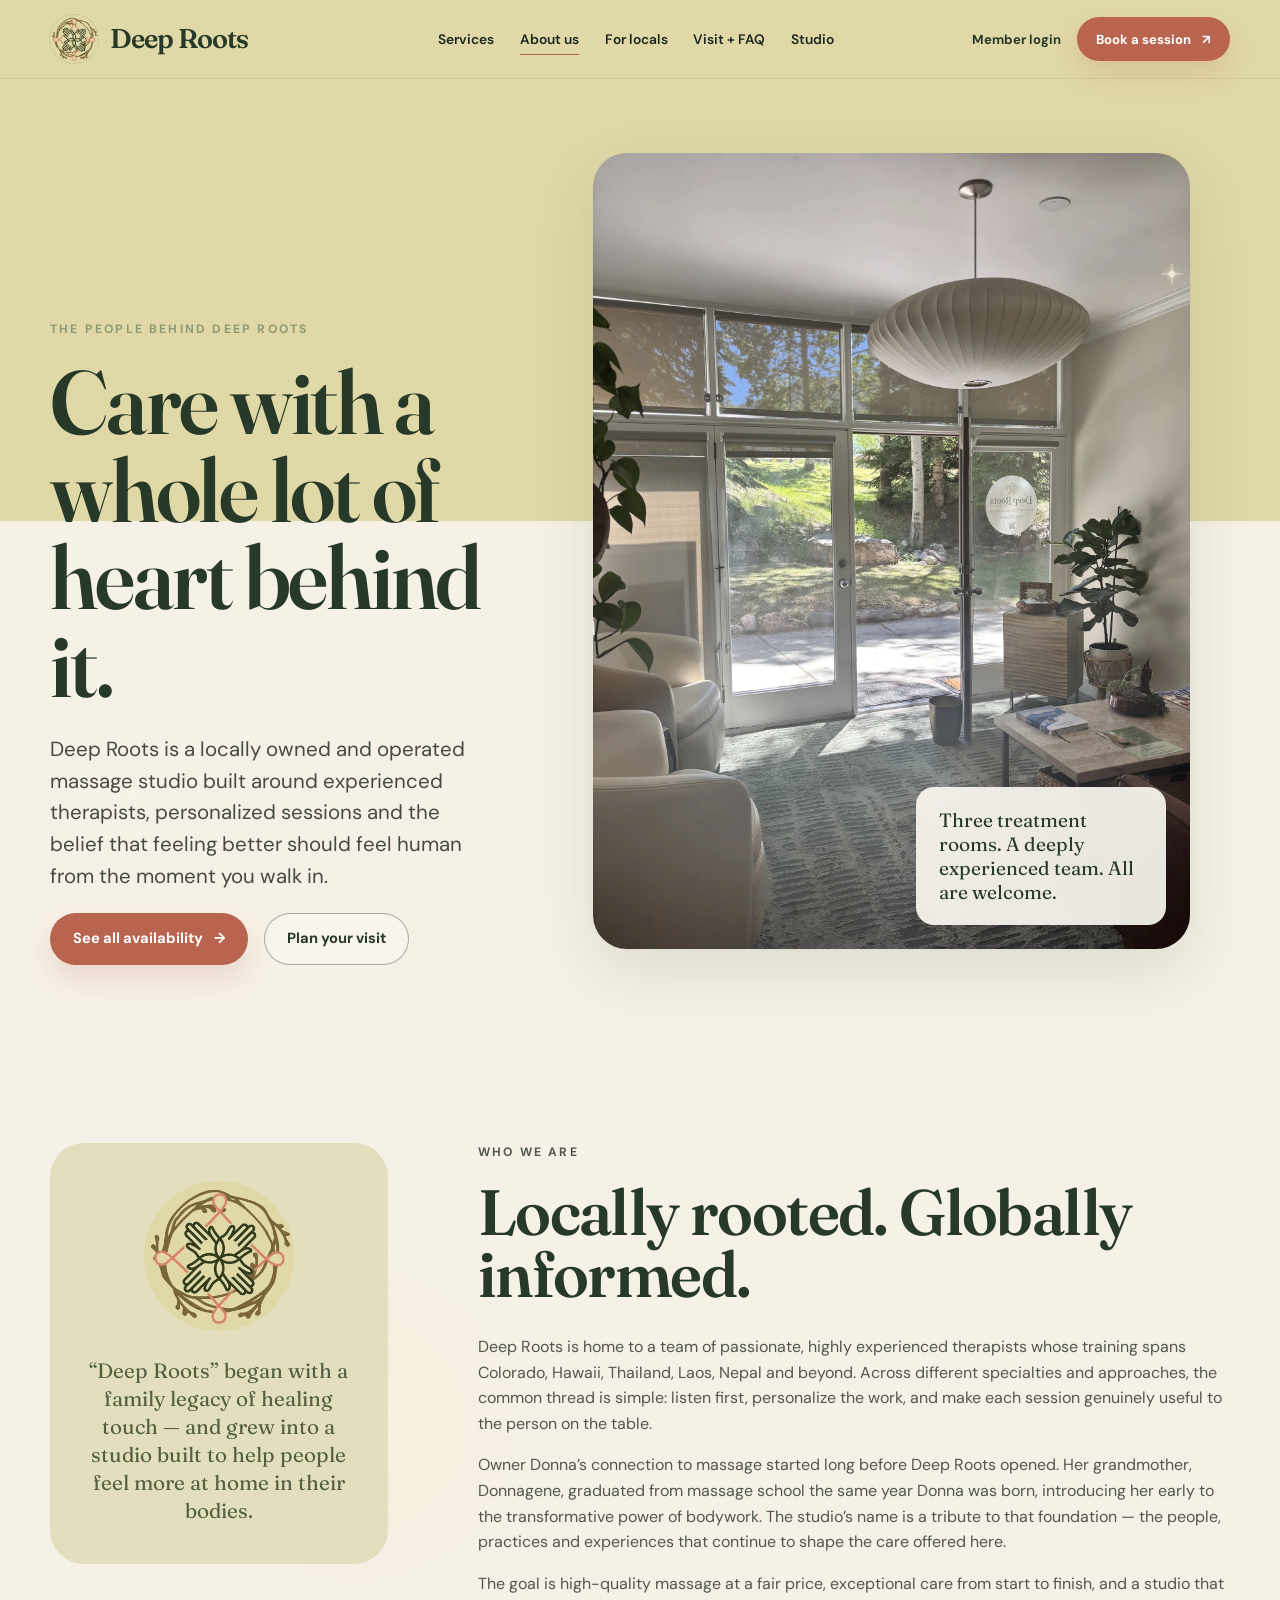
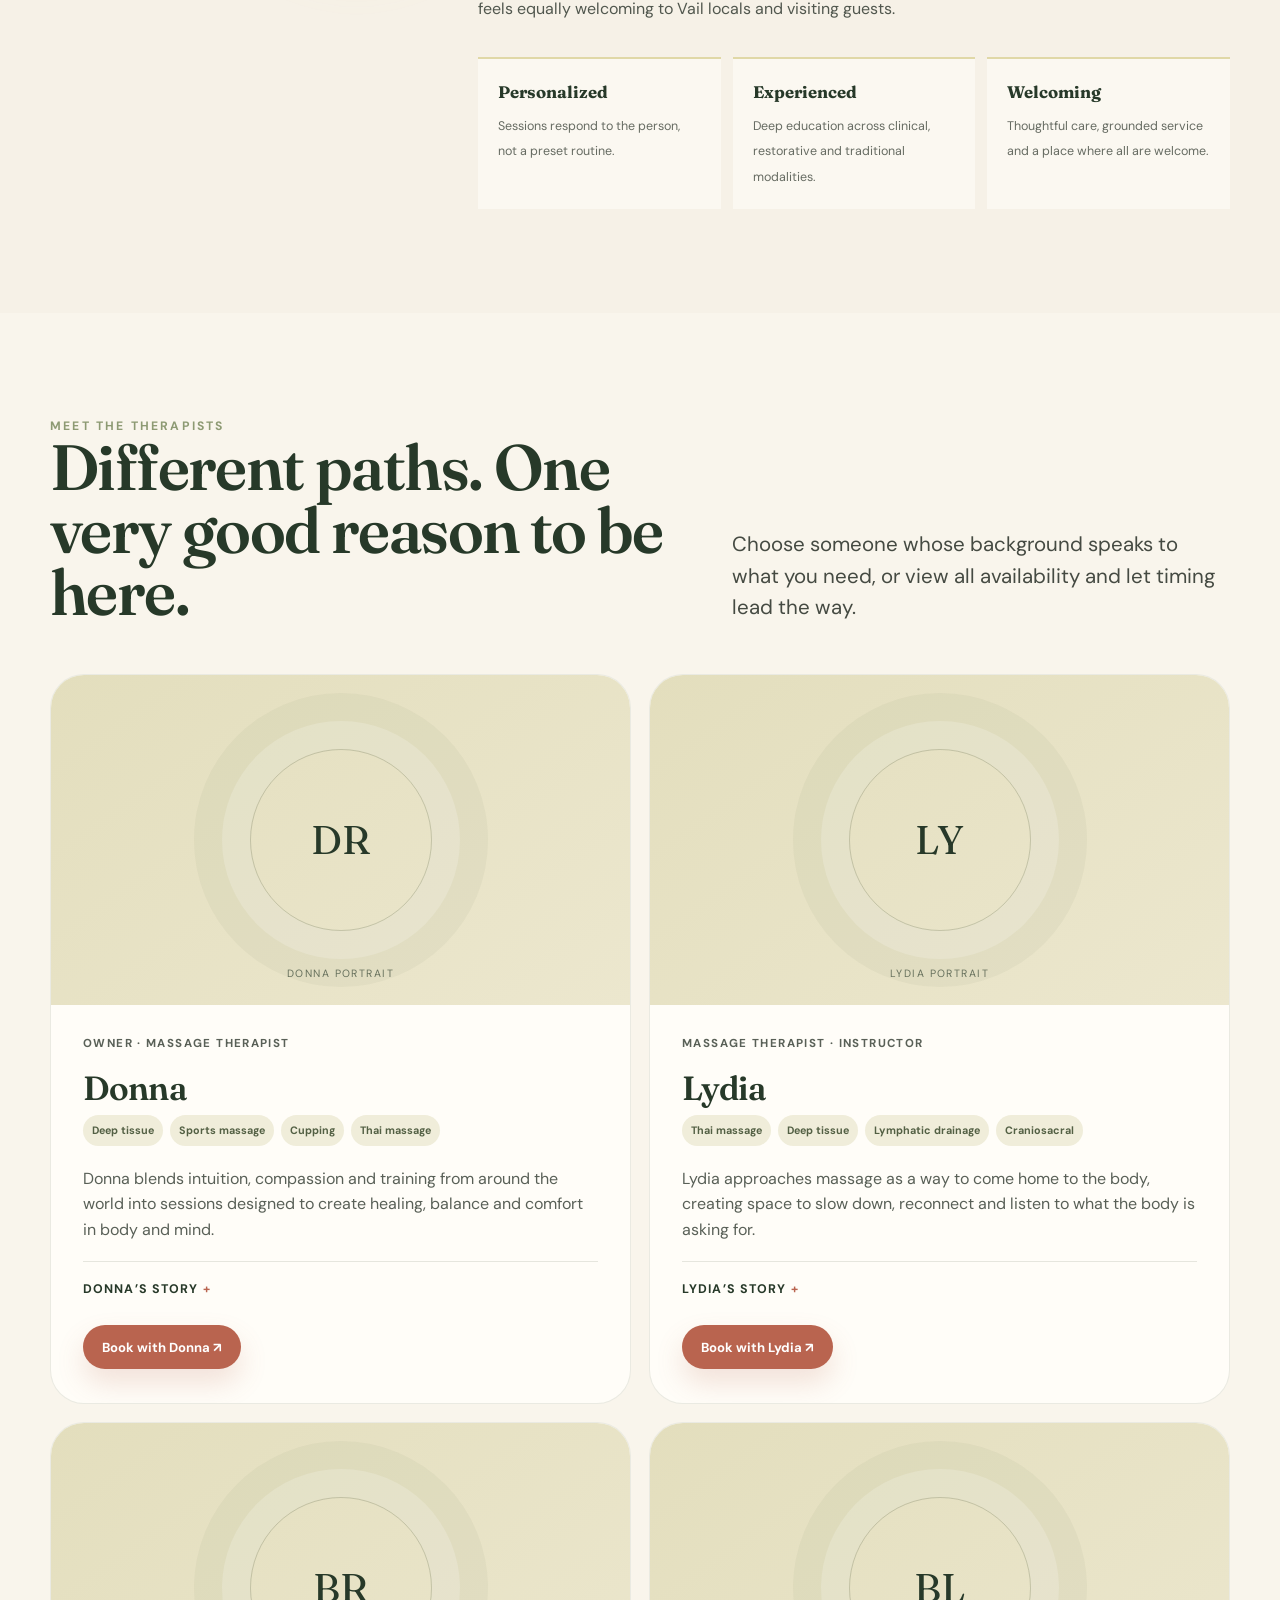
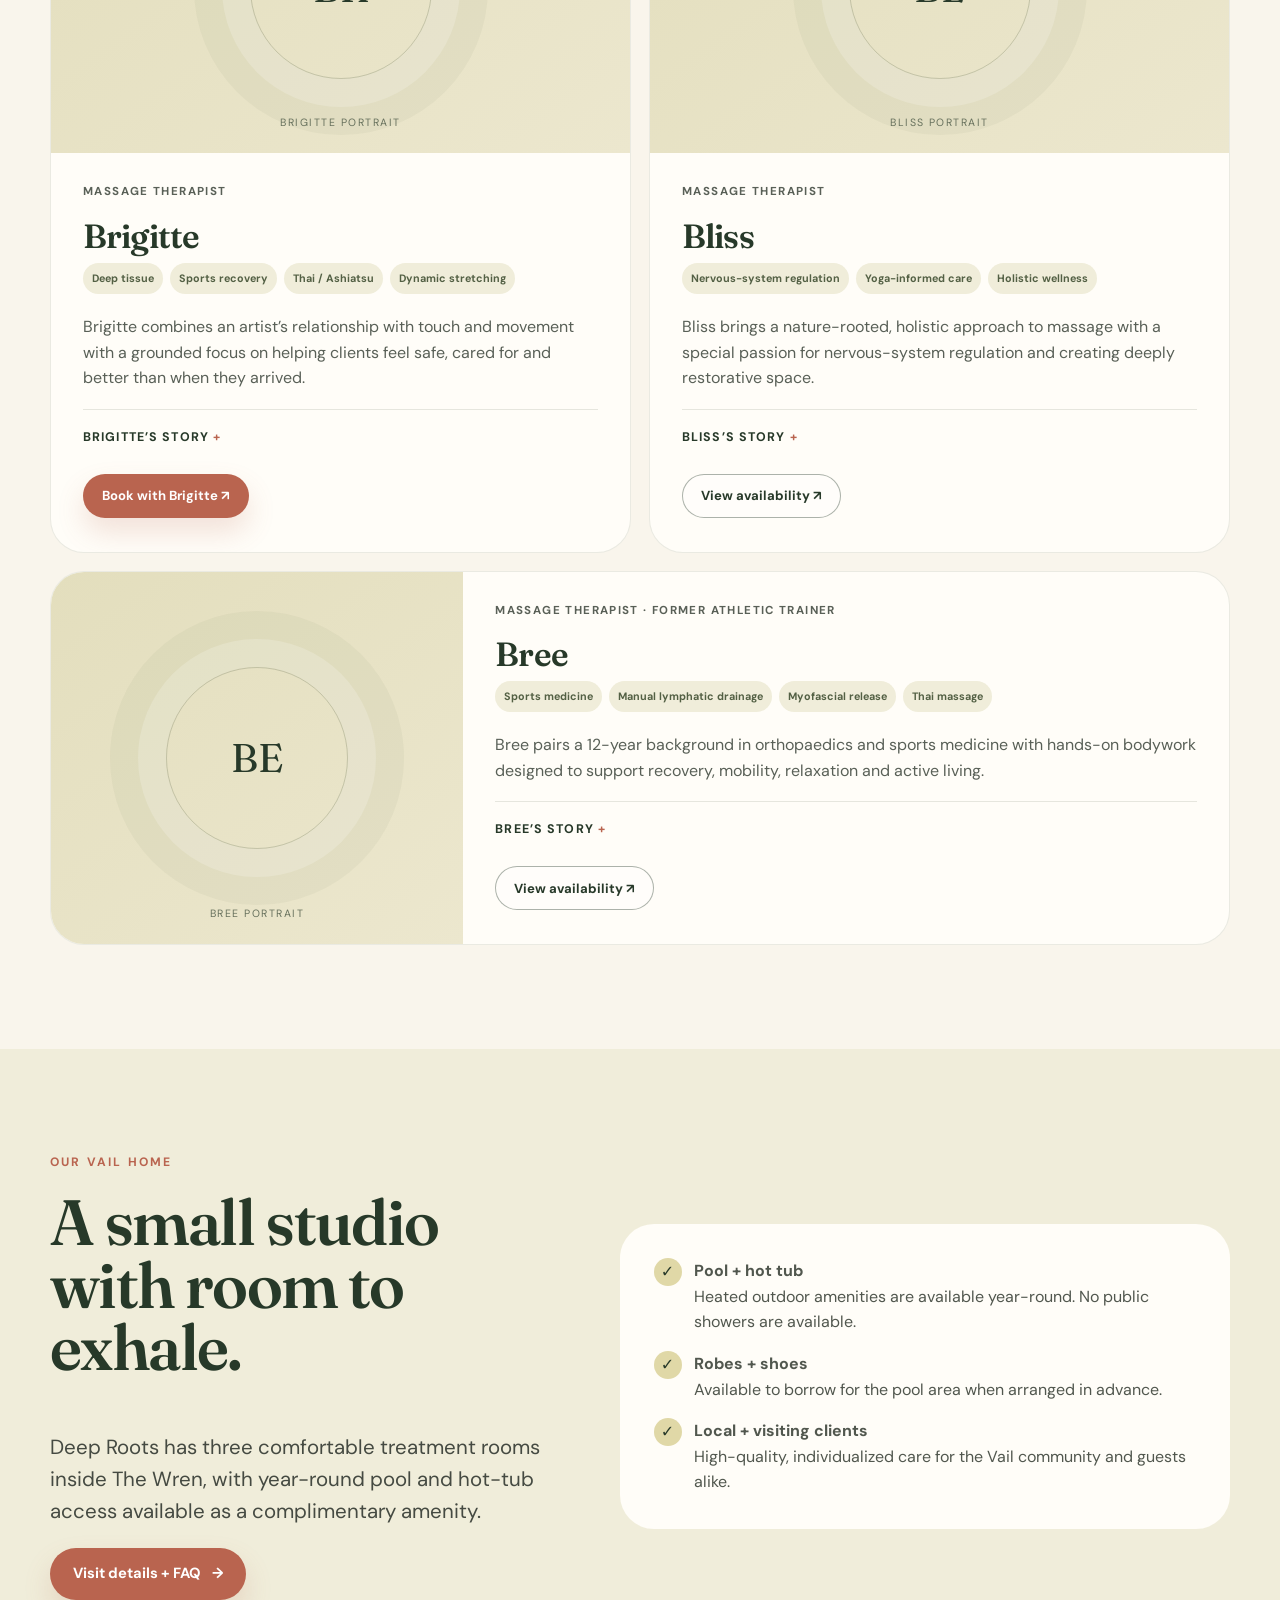
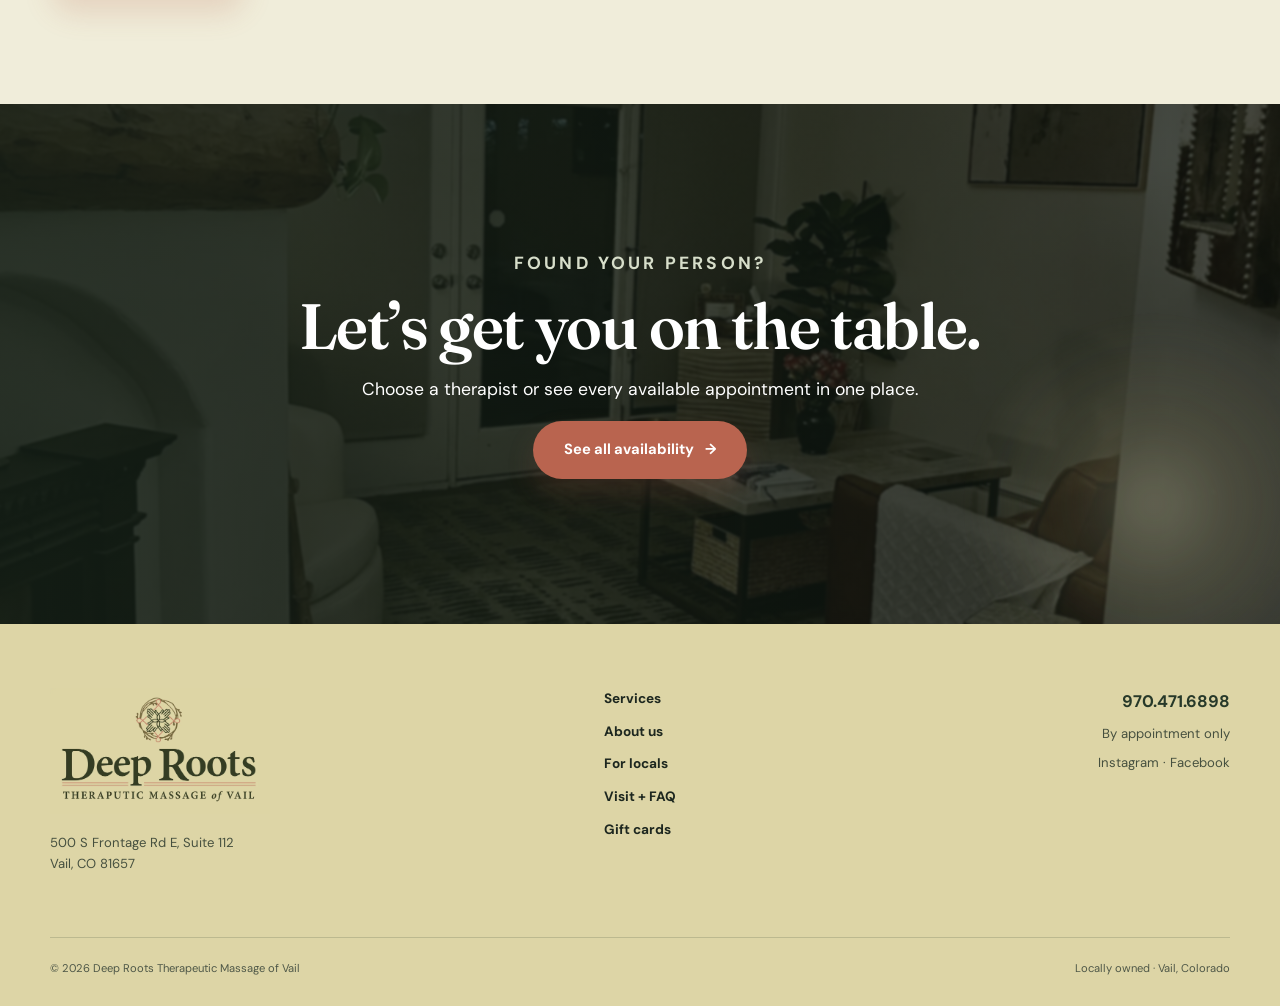
==== about.html @ c4056559 "Initial Deep Roots Vail concept" ====
<!doctype html>
<html lang="en">
<head>
  <meta charset="utf-8" />
  <meta name="viewport" content="width=device-width, initial-scale=1" />
  <meta name="theme-color" content="#d0c89c" />
  <title>About Deep Roots | Massage Therapists in Vail, Colorado</title>
  <meta name="description" content="Meet the locally owned Deep Roots team in Vail, Colorado — experienced massage therapists bringing thoughtful, personalized bodywork to locals and visitors." />
  <link rel="preconnect" href="https://fonts.googleapis.com" />
  <link rel="preconnect" href="https://fonts.gstatic.com" crossorigin />
  <link href="https://fonts.googleapis.com/css2?family=DM+Sans:wght@400;500;600;700&family=Fraunces:opsz,wght@9..144,500;9..144,600&display=swap" rel="stylesheet" />
  <link rel="stylesheet" href="styles.css" />
</head>
<body>
  <a class="skip-link" href="#main">Skip to content</a>
  <header class="site-header" id="top">
    <div class="shell header-inner">
      <a class="brand" href="index.html" aria-label="Deep Roots home"><img class="brand-mark" src="assets/deeproots.webp" alt="" aria-hidden="true" /><span class="brand-name">Deep Roots</span></a>
      <button class="menu-button" type="button" aria-expanded="false" aria-controls="primary-nav"><span></span><span></span><span></span><span class="sr-only">Open navigation</span></button>
      <nav class="primary-nav" id="primary-nav" aria-label="Primary navigation">
        <a href="index.html#services">Services</a>
        <a class="nav-current" href="about.html">About us</a>
        <a href="index.html#locals">For locals</a>
        <a href="index.html#visit">Visit + FAQ</a>
        <a href="index.html#studio">Studio</a>
      </nav>
      <div class="header-actions">
        <button class="text-button member-trigger" type="button" data-open-member>Member login</button>
        <a class="button button-solid button-small" href="https://booking.mangomint.com/182366" target="_blank" rel="noreferrer">Book a session <span aria-hidden="true">↗</span></a>
      </div>
    </div>
  </header>

  <main id="main">
    <section class="about-hero">
      <div class="shell about-hero-grid">
        <div class="about-hero-copy reveal">
          <p class="eyebrow">The people behind Deep Roots</p>
          <h1>Care with a whole lot of heart behind it.</h1>
          <p class="section-lead">Deep Roots is a locally owned and operated massage studio built around experienced therapists, personalized sessions and the belief that feeling better should feel human from the moment you walk in.</p>
          <div class="button-row">
            <a class="button button-solid" href="https://booking.mangomint.com/182366" target="_blank" rel="noreferrer">See all availability <span>→</span></a>
            <a class="button button-outline" href="index.html#visit">Plan your visit</a>
          </div>
        </div>
        <figure class="about-hero-visual reveal reveal-delay-1">
          <img src="assets/dr8.webp" alt="Bright and peaceful Deep Roots studio interior" />
          <figcaption class="about-hero-note">Three treatment rooms. A deeply experienced team. All are welcome.</figcaption>
        </figure>
      </div>
    </section>

    <section class="about-story section-pad">
      <div class="shell about-story-grid">
        <aside class="story-mark reveal">
          <img src="assets/deeproots.webp" alt="Deep Roots emblem" />
          <p>“Deep Roots” began with a family legacy of healing touch — and grew into a studio built to help people feel more at home in their bodies.</p>
        </aside>
        <div class="story-copy reveal reveal-delay-1">
          <p class="eyebrow eyebrow-warm">Who we are</p>
          <h2>Locally rooted. Globally informed.</h2>
          <p>Deep Roots is home to a team of passionate, highly experienced therapists whose training spans Colorado, Hawaii, Thailand, Laos, Nepal and beyond. Across different specialties and approaches, the common thread is simple: listen first, personalize the work, and make each session genuinely useful to the person on the table.</p>
          <p>Owner Donna’s connection to massage started long before Deep Roots opened. Her grandmother, Donnagene, graduated from massage school the same year Donna was born, introducing her early to the transformative power of bodywork. The studio’s name is a tribute to that foundation — the people, practices and experiences that continue to shape the care offered here.</p>
          <p>The goal is high-quality massage at a fair price, exceptional care from start to finish, and a studio that feels equally welcoming to Vail locals and visiting guests.</p>
          <div class="story-values">
            <div class="story-value"><strong>Personalized</strong><span>Sessions respond to the person, not a preset routine.</span></div>
            <div class="story-value"><strong>Experienced</strong><span>Deep education across clinical, restorative and traditional modalities.</span></div>
            <div class="story-value"><strong>Welcoming</strong><span>Thoughtful care, grounded service and a place where all are welcome.</span></div>
          </div>
        </div>
      </div>
    </section>

    <section class="team section-pad" id="team">
      <div class="shell">
        <div class="team-heading reveal">
          <div><p class="eyebrow">Meet the therapists</p><h2>Different paths. One very good reason to be here.</h2></div>
          <p class="section-lead">Choose someone whose background speaks to what you need, or view all availability and let timing lead the way.</p>
        </div>

        <div class="team-grid">
          <article class="therapist-card reveal">
            <div class="therapist-placeholder"><span>DR</span><small>Donna portrait</small></div>
            <div class="therapist-copy">
              <p class="therapist-role">Owner · Massage therapist</p><h3>Donna</h3>
              <div class="specialty-tags"><span>Deep tissue</span><span>Sports massage</span><span>Cupping</span><span>Thai massage</span></div>
              <p>Donna blends intuition, compassion and training from around the world into sessions designed to create healing, balance and comfort in body and mind.</p>
              <details class="bio-details"><summary>Donna’s story</summary><p>Intentional, loving touch has been part of Donna’s life from the beginning. Her grandmother introduced her to bodywork early, and Deep Roots is a tribute to that foundation. Donna trained at the Pacific Center for Awareness and Bodywork in Kauai, studying postural alignment, deep tissue, sports massage and Swedish relaxation. She later studied Thai yoga massage in Thailand and Laos and traveled to Nepal with a group of massage therapists to host clinics and teach local bodywork. Cupping therapy is another important part of her practice.</p></details>
              <div class="therapist-actions"><a class="button button-solid button-small" href="https://booking.mangomint.com/182366?staffId=5" target="_blank" rel="noreferrer">Book with Donna ↗</a></div>
            </div>
          </article>

          <article class="therapist-card reveal reveal-delay-1">
            <div class="therapist-placeholder"><span>LY</span><small>Lydia portrait</small></div>
            <div class="therapist-copy">
              <p class="therapist-role">Massage therapist · Instructor</p><h3>Lydia</h3>
              <div class="specialty-tags"><span>Thai massage</span><span>Deep tissue</span><span>Lymphatic drainage</span><span>Craniosacral</span></div>
              <p>Lydia approaches massage as a way to come home to the body, creating space to slow down, reconnect and listen to what the body is asking for.</p>
              <details class="bio-details"><summary>Lydia’s story</summary><p>After a profound yoga teacher training in Baja, Lydia found her calling in body-based healing. She brings more than 14 years of experience supporting thousands of clients, 12 years as a Thai Massage and Deep Tissue instructor, certification in lymphatic drainage, training in Craniosacral Therapy through the Upledger Institute and Visceral Manipulation through the Barral Institute, plus more than 3,500 hours of massage education. Her work integrates these modalities with an emphasis on listening, safety and nervous-system support.</p></details>
              <div class="therapist-actions"><a class="button button-solid button-small" href="https://booking.mangomint.com/182366?staffId=6" target="_blank" rel="noreferrer">Book with Lydia ↗</a></div>
            </div>
          </article>

          <article class="therapist-card reveal">
            <div class="therapist-placeholder"><span>BR</span><small>Brigitte portrait</small></div>
            <div class="therapist-copy">
              <p class="therapist-role">Massage therapist</p><h3>Brigitte</h3>
              <div class="specialty-tags"><span>Deep tissue</span><span>Sports recovery</span><span>Thai / Ashiatsu</span><span>Dynamic stretching</span></div>
              <p>Brigitte combines an artist’s relationship with touch and movement with a grounded focus on helping clients feel safe, cared for and better than when they arrived.</p>
              <details class="bio-details"><summary>Brigitte’s story</summary><p>Brigitte’s healing path began with a love of nutrition before she discovered the importance of sacred touch. After moving to Colorado in 2013, she enrolled in the Colorado School of Healing Arts and later traveled to northern Thailand to study Thai massage. Her strengths include deep tissue, sports recovery, dynamic stretching, Thai and Ashiatsu work, cued breathing and compassionate touch.</p></details>
              <div class="therapist-actions"><a class="button button-solid button-small" href="https://booking.mangomint.com/182366?staffId=8" target="_blank" rel="noreferrer">Book with Brigitte ↗</a></div>
            </div>
          </article>

          <article class="therapist-card reveal reveal-delay-1">
            <div class="therapist-placeholder"><span>BL</span><small>Bliss portrait</small></div>
            <div class="therapist-copy">
              <p class="therapist-role">Massage therapist</p><h3>Bliss</h3>
              <div class="specialty-tags"><span>Nervous-system regulation</span><span>Yoga-informed care</span><span>Holistic wellness</span></div>
              <p>Bliss brings a nature-rooted, holistic approach to massage with a special passion for nervous-system regulation and creating deeply restorative space.</p>
              <details class="bio-details"><summary>Bliss’s story</summary><p>Bliss studied Environmental Science in North Carolina before moving to Colorado, where her love of plants and wellness began to overlap. She worked as an herbal technician in an acupuncture clinic, became certified in Acu Detox and completed a 200-hour yoga teacher training. Massage became the next expression of that work: an opportunity to help clients slow down, reconnect and give the body and mind space to reset.</p></details>
              <div class="therapist-actions"><a class="button button-outline button-small" href="https://booking.mangomint.com/182366" target="_blank" rel="noreferrer">View availability ↗</a></div>
            </div>
          </article>

          <article class="therapist-card reveal">
            <div class="therapist-placeholder"><span>BE</span><small>Bree portrait</small></div>
            <div class="therapist-copy">
              <p class="therapist-role">Massage therapist · Former athletic trainer</p><h3>Bree</h3>
              <div class="specialty-tags"><span>Sports medicine</span><span>Manual lymphatic drainage</span><span>Myofascial release</span><span>Thai massage</span></div>
              <p>Bree pairs a 12-year background in orthopaedics and sports medicine with hands-on bodywork designed to support recovery, mobility, relaxation and active living.</p>
              <details class="bio-details"><summary>Bree’s story</summary><p>After 12 years as a Certified Athletic Trainer in orthopaedics and sports medicine, Bree transitioned into massage therapy to take a more hands-on approach to healing and wellness. Her work combines clinical knowledge, advanced training and intuitive touch to calm the nervous system, relieve tension, restore muscular balance and improve mobility. Her continuing education includes Manual Lymphatic Drainage, Myofascial Release, Myofascial Decompression and Thai Massage.</p></details>
              <div class="therapist-actions"><a class="button button-outline button-small" href="https://booking.mangomint.com/182366" target="_blank" rel="noreferrer">View availability ↗</a></div>
            </div>
          </article>
        </div>
      </div>
    </section>

    <section class="about-amenities section-pad">
      <div class="shell about-amenities-grid">
        <div class="reveal">
          <p class="eyebrow eyebrow-warm">Our Vail home</p><h2>A small studio with room to exhale.</h2>
          <p class="section-lead">Deep Roots has three comfortable treatment rooms inside The Wren, with year-round pool and hot-tub access available as a complimentary amenity.</p>
          <a class="button button-solid" href="index.html#visit">Visit details + FAQ <span>→</span></a>
        </div>
        <div class="about-amenities-card reveal reveal-delay-1">
          <ul>
            <li><span>✓</span><div><strong>Pool + hot tub</strong><br>Heated outdoor amenities are available year-round. No public showers are available.</div></li>
            <li><span>✓</span><div><strong>Robes + shoes</strong><br>Available to borrow for the pool area when arranged in advance.</div></li>
            <li><span>✓</span><div><strong>Local + visiting clients</strong><br>High-quality, individualized care for the Vail community and guests alike.</div></li>
          </ul>
        </div>
      </div>
    </section>

    <section class="final-cta">
      <div class="final-cta-bg" aria-hidden="true"></div>
      <div class="shell final-cta-inner reveal">
        <p class="eyebrow">Found your person?</p><h2>Let’s get you on the table.</h2><p>Choose a therapist or see every available appointment in one place.</p>
        <a class="button button-solid button-large" href="https://booking.mangomint.com/182366" target="_blank" rel="noreferrer">See all availability <span>→</span></a>
      </div>
    </section>
  </main>

  <footer class="site-footer">
    <div class="shell footer-grid">
      <div class="footer-brand"><img src="assets/dr-logo.webp" alt="Deep Roots Therapeutic Massage of Vail" /><p>500 S Frontage Rd E, Suite 112<br>Vail, CO 81657</p></div>
      <div class="footer-links"><a href="index.html#services">Services</a><a href="about.html">About us</a><a href="index.html#locals">For locals</a><a href="index.html#visit">Visit + FAQ</a><a href="https://clients.mangomint.com/gift-cards/182366" target="_blank" rel="noreferrer">Gift cards</a></div>
      <div class="footer-contact"><a href="tel:+19704716898">970.471.6898</a><span>By appointment only</span><div><a href="https://www.instagram.com/deeprootsvail/" target="_blank" rel="noreferrer">Instagram</a> · <a href="https://www.facebook.com/DeepRootsVail" target="_blank" rel="noreferrer">Facebook</a></div></div>
    </div>
    <div class="shell footer-bottom"><span>© <span id="year"></span> Deep Roots Therapeutic Massage of Vail</span><span>Locally owned · Vail, Colorado</span></div>
  </footer>

  <div class="mobile-booking" aria-label="Quick booking actions"><button class="mobile-login" type="button" data-open-member>Member</button><a href="https://booking.mangomint.com/182366" target="_blank" rel="noreferrer">Book a session <span>→</span></a></div>

  <dialog class="modal" id="member-modal">
    <button class="modal-close" type="button" data-close-modal aria-label="Close member login">×</button><p class="eyebrow">Welcome back</p><h2>Member portal</h2><p>For the live build, this can connect to the final booking or membership platform so recurring clients can manage appointments, credits and benefits.</p>
    <form class="demo-form" id="login-form"><label>Email address<input type="email" name="email" autocomplete="email" required placeholder="you@example.com" /></label><label>Password<input type="password" name="password" autocomplete="current-password" required placeholder="••••••••" /></label><button class="button button-solid" type="submit">Sign in <span>→</span></button></form><p class="demo-disclaimer">Prototype interaction only — no credentials are stored or submitted.</p>
  </dialog>
  <div class="toast" id="toast" role="status" aria-live="polite"></div>
  <script src="script.js" defer></script>
</body>
</html>
---- styles.css ----
:root {
  --cream: #f6f1e7;
  --paper: #fbf8f1;
  --sage-50: #eef0e6;
  --sage-100: #e3e7d8;
  --sage: #8d9a73;
  --olive: #536044;
  --forest: #273929;
  --ink: #1d271f;
  --muted: #6e7068;
  --clay: #b9644f;
  --clay-dark: #9d4f3d;
  --gold: #cf9a43;
--root-sand: #e0d8a7;
  --root-sand-light: #e3debd;
  --root-sand-pale: #f0edda;
  --line: rgba(39, 57, 41, 0.16);
  --shadow: 0 22px 65px rgba(43, 49, 35, 0.12);
  --radius-xl: 34px;
  --radius-lg: 24px;
  --radius-md: 16px;
  --shell: min(1180px, calc(100vw - 42px));
  --serif: "Fraunces", Georgia, serif;
  --sans: "DM Sans", ui-sans-serif, system-ui, -apple-system, BlinkMacSystemFont, "Segoe UI", sans-serif;
}

* { box-sizing: border-box; }
html { scroll-behavior: smooth; }
body {
  margin: 0;
  background: var(--cream);
  color: var(--ink);
  font-family: var(--sans);
  font-size: 16px;
  line-height: 1.6;
  overflow-x: hidden;
}
body.modal-open { overflow: hidden; }
img { display: block; max-width: 100%; }
a { color: inherit; text-decoration: none; }
button, input, select { font: inherit; }
button, a { -webkit-tap-highlight-color: transparent; }
::selection { background: rgba(185, 100, 79, .22); }

.sr-only {
  position: absolute; width: 1px; height: 1px; padding: 0; margin: -1px;
  overflow: hidden; clip: rect(0, 0, 0, 0); white-space: nowrap; border: 0;
}
.skip-link {
  position: fixed; z-index: 9999; left: 16px; top: 12px; transform: translateY(-150%);
  padding: 10px 14px; border-radius: 10px; background: var(--forest); color: white;
}
.skip-link:focus { transform: translateY(0); }

.shell { width: var(--shell); margin-inline: auto; }
.section-pad { padding: 104px 0; }
.eyebrow {
  margin: 0 0 18px;
  color: var(--sage);
  font-weight: 700;
  font-size: .76rem;
  letter-spacing: .18em;
  text-transform: uppercase;
}
.eyebrow-warm { color: var(--clay); }
h1, h2, h3, p { margin-top: 0; }
h1, h2, h3 { font-family: var(--serif); font-weight: 600; letter-spacing: -.025em; line-height: .98; }
h1 { font-size: clamp(4.5rem, 8vw, 8rem); }
h2 { font-size: clamp(3rem, 5vw, 5.7rem); }
h3 { font-size: 1.55rem; line-height: 1.1; }
.section-lead { font-size: clamp(1.08rem, 1.6vw, 1.36rem); line-height: 1.55; color: #454a42; }
.micro-note { color: var(--muted); font-size: .78rem; line-height: 1.5; }

.button {
  display: inline-flex; align-items: center; justify-content: center; gap: 11px;
  min-height: 52px; padding: 0 22px;
  border: 1px solid transparent; border-radius: 999px;
  font-weight: 700; font-size: .92rem; cursor: pointer;
  transition: transform .25s ease, box-shadow .25s ease, background .25s ease, color .25s ease, border-color .25s ease;
}
.button:hover { transform: translateY(-2px); }
.button-solid { background: var(--clay); color: #fff; box-shadow: 0 14px 28px rgba(185, 100, 79, .18); }
.button-solid:hover { background: var(--clay-dark); box-shadow: 0 16px 35px rgba(185, 100, 79, .26); }
.button-outline { border-color: rgba(39,57,41,.38); background: rgba(255,255,255,.28); color: var(--forest); }
.button-outline:hover { border-color: var(--forest); background: rgba(255,255,255,.68); }
.button-quiet { min-height: auto; padding: 9px 4px; border-radius: 0; border-bottom: 1px solid rgba(39,57,41,.45); color: var(--forest); }
.button-small { min-height: 44px; padding-inline: 18px; font-size: .82rem; }
.button-large { min-height: 58px; padding-inline: 30px; }
.button-full { width: 100%; }
.button-row { display: flex; gap: 16px; flex-wrap: wrap; align-items: center; }

.site-header {
  position: sticky; top: 0; z-index: 900;
  background: var(--root-sand); backdrop-filter: blur(18px);
  border-bottom: 1px solid rgba(39,57,41,.08);
}
.header-inner { min-height: 78px; display: grid; grid-template-columns: 250px 1fr auto; gap: 26px; align-items: center; }
.brand img { width: 218px; height: auto; }
.primary-nav { display: flex; justify-content: center; gap: clamp(16px, 2vw, 30px); font-size: .86rem; font-weight: 600; }
.primary-nav a, .text-button { position: relative; }
.primary-nav a::after, .text-button::after {
  content: ""; position: absolute; left: 0; right: 100%; bottom: -5px; height: 1px; background: var(--clay); transition: right .25s ease;
}
.primary-nav a:hover::after, .text-button:hover::after { right: 0; }
.header-actions { display: flex; align-items: center; gap: 16px; }
.text-button { border: 0; background: transparent; padding: 7px 0; cursor: pointer; color: var(--forest); font-weight: 700; font-size: .82rem; }
.menu-button { display: none; border: 0; background: transparent; padding: 10px; }
.menu-button span:not(.sr-only) { display: block; width: 25px; height: 2px; background: var(--forest); margin: 5px 0; }

.hero { padding-top: 20px; padding-bottom: 40px; }
.hero .shell { width:min(1380px, calc(100vw - 42px)); }
.hero-grid { display: grid; grid-template-columns: 1.08fr .92fr; height: clamp(540px, calc(100vh - 150px), 620px); min-height:0; border-radius: var(--radius-xl); overflow: hidden; box-shadow: var(--shadow); }
.hero-media { position: relative; min-height: 0; background: #1d231d; overflow: hidden; }
.hero-media img { width: 100%; height: 100%; object-fit: cover; object-position: 54% center; filter: saturate(.86) contrast(.96) brightness(.88); transform: scale(1.01); }
.hero-media::after { content:""; position:absolute; inset:0; background: linear-gradient(180deg, rgba(26,31,25,.03), rgba(22,27,22,.34)); }
.hero-media-copy { position: absolute; z-index: 2; left: 42px; top: 44px; display: grid; color: #fffdf5; text-transform: uppercase; letter-spacing: .17em; font-size: .74rem; line-height: 1.45; }
.hero-media-copy strong { font-family: var(--serif); margin-top: 7px; max-width: 150px; font-size: 1.12rem; letter-spacing: .08em; }
.hero-copy { position: relative; display: flex; flex-direction: column; justify-content: center; padding: clamp(38px, 4.3vw, 62px); background: linear-gradient(145deg, #f8f5ea 0%, #f1f0df 100%); }
.hero-copy::before { content:""; position:absolute; right:-58px; top:-55px; width:230px; height:230px; border:1px solid rgba(83,96,68,.17); border-radius: 40% 60% 51% 49% / 58% 43% 57% 42%; transform: rotate(24deg); }
.hero-copy h1 { margin-bottom: 22px; color: var(--forest); font-size:clamp(3.7rem, 5.8vw, 6.3rem); }
.hero-copy h1 em { position: relative; font-style: normal; }
.hero-copy h1 em::after { content:""; position:absolute; left:2%; right:4%; height:4px; bottom:-7px; background: linear-gradient(90deg, var(--clay) 0 43%, transparent 43% 48%, var(--clay) 48% 100%); opacity:.75; }
.hero-lead { margin-bottom: 14px; font-family: var(--serif); font-size: clamp(1.18rem, 1.65vw, 1.5rem); line-height: 1.35; }
.hero-body { max-width: 610px; color: #51564d; font-size: .98rem; }
.hero-actions { display: flex; gap: 13px; flex-wrap: wrap; margin-top: 18px; }
.hero-note { position:absolute; right: 34px; bottom: 22px; display:flex; gap:12px; align-items:flex-end; color: rgba(83,96,68,.78); }
.scribble, .cta-script { font-family: var(--serif); font-style: italic; transform: rotate(-7deg); }
.scribble { font-size: 1.02rem; line-height: 1.1; }
.leaf-doodle { font-size: 2.3rem; transform: rotate(25deg); }

.trust-strip { background: var(--root-sand-light); border-block: 1px solid rgba(83,96,68,.14); }
.trust-grid { display: grid; grid-template-columns: repeat(4, 1fr); }
.trust-item { min-height: 108px; display:flex; gap:15px; align-items:center; padding: 22px 26px; border-right: 1px solid rgba(83,96,68,.18); }
.trust-item:last-child { border-right:0; }
.trust-icon { width: 34px; height:34px; display:grid; place-items:center; flex: 0 0 auto; border:1px solid rgba(83,96,68,.32); border-radius:50%; color: var(--forest); font-size: 1.2rem; }
.trust-item strong, .trust-item small { display:block; }
.trust-item strong { font-family: var(--serif); font-size:1.05rem; }
.trust-item small { margin-top:3px; color:#62685a; font-size:.73rem; }

.locals { background: #f9f5ec; position:relative; overflow:hidden; }
.locals::before { content:""; position:absolute; width:560px; height:560px; left:-390px; top:80px; border:1px solid rgba(185,100,79,.12); border-radius:50%; box-shadow: 80px 40px 0 -1px rgba(185,100,79,.03); }
.locals-grid { display:grid; grid-template-columns: .9fr 1.1fr; gap: clamp(50px, 7vw, 100px); align-items:center; }
.locals-copy h2 { max-width: 610px; margin-bottom: 26px; color: var(--forest); }
.locals-copy > p:not(.eyebrow):not(.micro-note) { max-width: 620px; color:#51574e; }
.check-list { display:grid; grid-template-columns: repeat(2, minmax(0, 1fr)); gap:10px 20px; list-style:none; padding:0; margin: 30px 0 34px; }
.check-list li { display:flex; gap:10px; align-items:center; font-size:.9rem; }
.check-list li span { width:23px; height:23px; display:grid; place-items:center; border-radius:50%; background:var(--olive); color:white; font-size:.72rem; }
.locals-visual { position:relative; min-height: 560px; }
.locals-photo { position:absolute; inset:0 120px 60px 0; margin:0; border-radius: var(--radius-xl); overflow:hidden; box-shadow: var(--shadow); }
.locals-photo img { width:100%; height:100%; object-fit:cover; }
.locals-card { position:absolute; right:0; bottom:0; width:min(290px, 46%); padding: 32px; background: var(--root-sand); border-radius: var(--radius-lg); box-shadow:0 16px 45px rgba(43,49,35,.13); }
.locals-card img { width:72px; margin-bottom:22px; border-radius:50%; }
.locals-card p { font-family: var(--serif); font-size:1.28rem; line-height:1.35; }
.locals-card span { font-size:.72rem; text-transform:uppercase; letter-spacing:.12em; color:var(--olive); }

.relief { background: var(--cream); }
.relief-grid { display:grid; grid-template-columns: 1.08fr .65fr .86fr; gap: clamp(36px, 5vw, 76px); align-items:center; }
.relief-intro h2 { margin-bottom: 26px; color:var(--forest); }
.relief-pills { display:flex; flex-wrap:wrap; gap:9px; margin-top:28px; }
.relief-pill { border:1px solid rgba(83,96,68,.22); background:#fdfbf6; color:#4f5848; border-radius:999px; padding:10px 14px; cursor:pointer; font-weight:600; font-size:.78rem; transition:.2s ease; }
.relief-pill:hover, .relief-pill.active { border-color:var(--clay); background:#fff6ef; color:var(--clay-dark); transform:translateY(-1px); }
.body-map { display:grid; place-items:center; }
.figure-wrap { position:relative; width:min(260px, 100%); }
.body-figure { width:100%; height:auto; fill:none; stroke:#68705f; stroke-width:2.5; stroke-linecap:round; }
.hotspot { position:absolute; width:26px; height:26px; border-radius:50%; border:0; background: rgba(185,100,79,.42); box-shadow:0 0 0 8px rgba(185,100,79,.1); cursor:pointer; transition:.2s ease; }
.hotspot:hover, .hotspot.active { background:var(--clay); box-shadow:0 0 0 10px rgba(185,100,79,.14); transform:scale(1.08); }
.hotspot-neck { left:45%; top:18%; }
.hotspot-back { left:43%; top:36%; }
.hotspot-hips { left:50%; top:53%; }
.hotspot-legs { left:35%; top:70%; }
.relief-result { padding:34px; background:#fcfaf4; border:1px solid rgba(83,96,68,.15); border-radius:var(--radius-lg); box-shadow:0 20px 55px rgba(43,49,35,.07); }
.result-kicker { display:block; margin-bottom:18px; color:var(--clay); font-size:.72rem; letter-spacing:.13em; text-transform:uppercase; font-weight:700; }
.relief-result h3 { font-size:2rem; color:var(--forest); }
.relief-result > p { color:#555b52; }
.result-tags { display:flex; gap:8px; flex-wrap:wrap; margin:22px 0 24px; }
.result-tags span { padding:8px 10px; background:var(--sage-50); border-radius:999px; font-size:.72rem; color:var(--olive); }

.services { background:var(--root-sand-pale); }
.section-heading { display:flex; justify-content:space-between; gap:40px; align-items:flex-end; margin-bottom:46px; }
.section-heading h2 { margin:0; color:var(--forest); }
.arrow-link { flex:0 0 auto; padding-bottom:7px; border-bottom:1px solid rgba(39,57,41,.4); font-weight:700; font-size:.86rem; }
.service-grid { display:grid; grid-template-columns:repeat(4, 1fr); gap:18px; }
.service-card { background:#fdfaf4; border-radius:22px; overflow:hidden; border:1px solid rgba(83,96,68,.1); transition:transform .3s ease, box-shadow .3s ease; }
.service-card:hover { transform:translateY(-7px); box-shadow:0 22px 45px rgba(43,49,35,.1); }
.service-image { height:230px; overflow:hidden; }
.service-image img { width:100%; height:100%; object-fit:cover; transition:transform .6s cubic-bezier(.2,.7,.2,1); }
.service-card:hover img { transform:scale(1.04); }
.service-copy { padding:24px; }
.service-number { display:block; margin-bottom:15px; color:var(--clay); font-size:.73rem; font-weight:700; letter-spacing:.12em; }
.service-copy h3 { min-height:54px; margin-bottom:12px; color:var(--forest); }
.service-copy p { margin:0; color:#61665d; font-size:.85rem; }

.reviews { background:#f9f5ec; }
.rating-lockup { display:grid; grid-template-columns:auto auto; gap:0 10px; align-items:center; text-align:right; }
.rating-lockup strong { grid-row:1 / 3; font-family:var(--serif); font-size:3rem; line-height:1; color:var(--forest); }
.rating-lockup span { color:var(--gold); letter-spacing:.08em; }
.rating-lockup small { color:var(--muted); font-size:.72rem; }
.review-grid { display:grid; grid-template-columns:repeat(3, 1fr); gap:18px; }
.review-card { min-height:310px; padding:34px; border-radius:var(--radius-lg); background:#fffdf8; border:1px solid rgba(83,96,68,.11); display:flex; flex-direction:column; box-shadow:0 18px 40px rgba(43,49,35,.05); }
.review-stars { color:var(--gold); letter-spacing:.15em; font-size:.82rem; margin-bottom:34px; }
.review-card h3 { color:var(--forest); font-size:1.8rem; }
.review-card p { color:#555b52; }
.review-theme { margin-top:auto; padding-top:24px; border-top:1px solid rgba(83,96,68,.12); font-size:.71rem; text-transform:uppercase; letter-spacing:.1em; color:var(--olive); }

.studio { background:var(--cream); }
.studio-grid { display:grid; grid-template-columns:.72fr 1.28fr; gap:70px; align-items:center; }
.studio-copy h2 { color:var(--forest); }
.social-links { display:flex; flex-wrap:wrap; gap:12px; margin:28px 0 16px; }
.social-rail { display:grid; grid-template-columns:1fr 1fr 1fr; grid-template-rows:240px 240px; gap:12px; }
.social-card { position:relative; overflow:hidden; border-radius:20px; background:var(--sage-100); min-width:0; }
.social-card-tall { grid-row:span 2; }
.social-card-wide { grid-column:span 2; }
.social-card img { width:100%; height:100%; object-fit:cover; transition:transform .6s cubic-bezier(.2,.7,.2,1), filter .4s ease; }
.social-card:hover img { transform:scale(1.045); filter:brightness(.78); }
.social-card::after { content:""; position:absolute; inset:0; background:linear-gradient(180deg, transparent 45%, rgba(24,31,24,.62)); }
.social-card span { position:absolute; z-index:2; left:18px; right:18px; bottom:16px; color:white; font-weight:700; font-size:.84rem; transform:translateY(2px); transition:.25s ease; }
.social-card:hover span { transform:translateY(-2px); }

.final-cta { position:relative; min-height:520px; display:grid; place-items:center; overflow:hidden; background:#314032; color:white; }
.final-cta-bg { position:absolute; inset:-8%; background:url("assets/dr10.webp") center/cover no-repeat; filter:brightness(.38) saturate(.7) blur(1px); transform:scale(1.06); }
.final-cta::after { content:""; position:absolute; inset:0; background:linear-gradient(90deg, rgba(26,39,28,.7), rgba(26,39,28,.36)); }
.final-cta-inner { position:relative; z-index:2; text-align:center; max-width:820px; padding:90px 20px; }
.final-cta .eyebrow { color:#d7deca; }
.final-cta h2 { margin-bottom:18px; color:white; }
.final-cta p { font-size:1.1rem; }
.cta-script { display:block; margin:34px auto 0; width:max-content; color:#e7dfce; font-size:1.05rem; }

.site-footer { padding:64px 0 28px; background:var(--root-sand); }
.footer-grid { display:grid; grid-template-columns:1fr auto 1fr; gap:50px; align-items:start; }
.footer-brand img { width:220px; margin-bottom:18px; }
.footer-brand p, .footer-contact { color:#46503f; font-size:.82rem; }
.footer-links { display:grid; gap:11px; font-size:.85rem; font-weight:700; }
.footer-contact { text-align:right; display:grid; gap:8px; }
.footer-contact > a { color:var(--forest); font-size:1.05rem; font-weight:700; }
.footer-bottom { display:flex; justify-content:space-between; gap:30px; margin-top:50px; padding-top:22px; border-top:1px solid rgba(39,57,41,.18); color:#4f5848; font-size:.7rem; }

.mobile-booking { display:none; }

.modal {
  width:min(560px, calc(100vw - 28px)); max-height:min(760px, calc(100vh - 28px));
  padding:42px; border:1px solid rgba(83,96,68,.16); border-radius:28px; background:#fbf8f1; color:var(--ink); box-shadow:0 35px 100px rgba(22,28,22,.3);
}
.modal::backdrop { background:rgba(23,29,23,.58); backdrop-filter:blur(7px); }
.modal h2 { font-size:3.1rem; color:var(--forest); margin-bottom:16px; }
.modal-close { position:absolute; right:18px; top:16px; width:38px; height:38px; border-radius:50%; border:1px solid rgba(83,96,68,.18); background:transparent; cursor:pointer; font-size:1.5rem; line-height:1; }
.demo-form { display:grid; gap:14px; margin-top:26px; }
.demo-form label { display:grid; gap:7px; color:var(--olive); font-size:.76rem; font-weight:700; }
.demo-form input, .demo-form select { width:100%; min-height:49px; padding:0 14px; border:1px solid rgba(83,96,68,.23); border-radius:12px; background:#fffdf8; color:var(--ink); outline:none; }
.demo-form input:focus, .demo-form select:focus { border-color:var(--clay); box-shadow:0 0 0 3px rgba(185,100,79,.1); }
.field-row { display:grid; grid-template-columns:1fr 1fr; gap:12px; }
.modal-divider { display:flex; gap:15px; align-items:center; margin:22px 0; color:#8b8c85; font-size:.72rem; text-transform:uppercase; letter-spacing:.1em; }
.modal-divider::before, .modal-divider::after { content:""; height:1px; flex:1; background:rgba(83,96,68,.16); }
.demo-disclaimer { margin:16px 0 0; color:#85877f; font-size:.7rem; }

.toast { position:fixed; z-index:1200; left:50%; bottom:28px; transform:translate(-50%, 20px); padding:12px 16px; border-radius:999px; background:var(--forest); color:white; font-size:.8rem; opacity:0; pointer-events:none; transition:.3s ease; box-shadow:0 14px 40px rgba(22,28,22,.25); }
.toast.show { opacity:1; transform:translate(-50%, 0); }

.reveal { opacity:0; transform:translateY(20px); transition:opacity .75s ease, transform .75s cubic-bezier(.2,.7,.2,1); }
.reveal.is-visible { opacity:1; transform:none; }
.reveal-delay-1 { transition-delay:.08s; }
.reveal-delay-2 { transition-delay:.16s; }
.reveal-delay-3 { transition-delay:.24s; }

@media (max-width: 1060px) {
  .header-inner { grid-template-columns:210px 1fr auto; }
  .brand img { width:190px; }
  .primary-nav { gap:16px; }
  .primary-nav a:nth-child(4), .primary-nav a:nth-child(5) { display:none; }
  .hero-grid { grid-template-columns:1fr 1fr; }
  .hero-copy { padding:42px 38px; }
  .hero-note { display:none; }
  .trust-grid { grid-template-columns:repeat(2, 1fr); }
  .trust-item:nth-child(2) { border-right:0; }
  .trust-item:nth-child(-n+2) { border-bottom:1px solid rgba(83,96,68,.18); }
  .relief-grid { grid-template-columns:1fr .55fr; }
  .relief-result { grid-column:1 / -1; display:grid; grid-template-columns:1fr auto; gap:10px 25px; align-items:center; }
  .relief-result .result-kicker, .relief-result h3, .relief-result p, .relief-result .result-tags { grid-column:1; }
  .relief-result .button { grid-column:2; grid-row:2 / 5; }
  .service-grid { grid-template-columns:repeat(2, 1fr); }
  .service-copy h3 { min-height:auto; }
  .studio-grid { grid-template-columns:1fr; }
  .studio-copy { max-width:700px; }
}

@media (max-width: 820px) {
  :root { --shell: min(100% - 30px, 680px); --radius-xl:26px; --radius-lg:20px; }
  .section-pad { padding:78px 0; }
  h1 { font-size:clamp(4rem, 16vw, 6rem); }
  h2 { font-size:clamp(2.8rem, 12vw, 4.6rem); }
  .site-header { position:sticky; }
  .header-inner { min-height:70px; grid-template-columns:1fr auto; }
  .brand img { width:184px; }
  .menu-button { display:block; }
  .header-actions { display:none; }
  .primary-nav { position:absolute; left:15px; right:15px; top:76px; display:none; padding:18px; border-radius:18px; background:#fbf8f1; box-shadow:var(--shadow); border:1px solid rgba(83,96,68,.12); }
  .primary-nav.open { display:grid; gap:4px; }
  .primary-nav a, .primary-nav a:nth-child(4), .primary-nav a:nth-child(5) { display:block; padding:11px 8px; }
  .primary-nav a::after { display:none; }

  .hero { padding-top:18px; padding-bottom:62px; }
  .hero-grid { grid-template-columns:1fr; height:auto; min-height:auto; }
  .hero-media { min-height:58vw; max-height:460px; }
  .hero-media-copy { left:28px; top:28px; }
  .hero-copy { padding:48px 28px 54px; }
  .hero-copy::before { width:160px; height:160px; }
  .hero-copy h1 { margin-bottom:22px; }
  .hero-actions { display:grid; }
  .hero-actions .button { width:100%; }

  .trust-grid { grid-template-columns:1fr 1fr; }
  .trust-item { padding:18px 14px; min-height:94px; }
  .trust-item:nth-child(even) { border-right:0; }

  .locals-grid { grid-template-columns:1fr; gap:42px; }
  .check-list { grid-template-columns:1fr; }
  .locals-visual { min-height:500px; }
  .locals-photo { inset:0 70px 70px 0; }
  .locals-card { width:230px; padding:24px; }

  .relief-grid { grid-template-columns:1fr; gap:38px; }
  .body-map { order:2; }
  .relief-result { order:3; display:block; }
  .relief-result .button { margin-top:4px; width:100%; }
  .figure-wrap { width:210px; }

  .section-heading { display:grid; gap:18px; align-items:start; }
  .rating-lockup { text-align:left; justify-content:start; }
  .review-grid { grid-template-columns:1fr; }
  .review-card { min-height:auto; }
  .studio-grid { gap:42px; }
  .social-rail { grid-template-columns:1fr 1fr; grid-template-rows:220px 220px 220px; }
  .social-card-tall { grid-row:span 2; }
  .social-card-wide { grid-column:1 / -1; }
  .footer-grid { grid-template-columns:1fr 1fr; }
  .footer-contact { grid-column:1 / -1; text-align:left; }
  .footer-bottom { display:grid; gap:8px; }

  .mobile-booking { position:fixed; z-index:850; left:12px; right:12px; bottom:12px; display:grid; grid-template-columns:auto 1fr; gap:8px; padding:8px; border-radius:999px; background:rgba(251,248,241,.92); border:1px solid rgba(83,96,68,.13); backdrop-filter:blur(15px); box-shadow:0 18px 48px rgba(30,37,29,.18); }
  .mobile-booking a, .mobile-booking button { min-height:48px; border:0; border-radius:999px; font-weight:700; }
  .mobile-booking a { display:flex; justify-content:center; align-items:center; gap:9px; padding:0 18px; background:var(--clay); color:white; }
  .mobile-booking button { padding:0 17px; background:var(--sage-100); color:var(--forest); }
  .site-footer { padding-bottom:100px; }
}

@media (max-width: 560px) {
  .section-pad { padding:66px 0; }
  .hero-media { min-height:78vw; }
  .hero-media-copy { font-size:.64rem; }
  .hero-media-copy strong { font-size:.95rem; }
  .trust-grid { grid-template-columns:1fr; }
  .trust-item { border-right:0; border-bottom:1px solid rgba(83,96,68,.18); }
  .trust-item:last-child { border-bottom:0; }
  .locals-visual { min-height:430px; }
  .locals-photo { inset:0 28px 64px 0; }
  .locals-card { width:210px; right:-3px; padding:20px; }
  .locals-card p { font-size:1.08rem; }
  .service-grid { grid-template-columns:1fr; }
  .service-image { height:245px; }
  .social-rail { grid-template-columns:1fr 1fr; grid-template-rows:190px 190px 190px; gap:8px; }
  .social-card span { font-size:.72rem; left:12px; right:12px; bottom:11px; }
  .final-cta { min-height:460px; }
  .footer-grid { grid-template-columns:1fr; }
  .footer-contact { grid-column:auto; }
  .field-row { grid-template-columns:1fr; }
  .modal { padding:36px 22px 26px; }
  .modal h2 { font-size:2.5rem; }
}

@media (prefers-reduced-motion: reduce) {
  *, *::before, *::after { scroll-behavior:auto !important; transition-duration:.001ms !important; animation-duration:.001ms !important; animation-iteration-count:1 !important; }
  .reveal { opacity:1; transform:none; }
}


/* =========================================================
   PRACTICAL INFO + ABOUT PAGE
========================================================= */
.visit { background:#f9f5ec; }
.visit-wrap { display:grid; gap:48px; }
.visit-heading { display:grid; grid-template-columns:1.05fr .75fr; gap:70px; align-items:end; }
.visit-heading h2 { max-width:760px; margin:0; color:var(--forest); }
.visit-heading .section-lead { margin:0; }
.visit-grid { display:grid; grid-template-columns:1.05fr .95fr; gap:20px; }
.visit-photo { position:relative; min-height:470px; margin:0; overflow:hidden; border-radius:var(--radius-xl); background:var(--root-sand-pale); box-shadow:var(--shadow); }
.visit-photo img { width:100%; height:100%; object-fit:cover; }
.visit-photo::after { content:""; position:absolute; inset:55% 0 0; background:linear-gradient(180deg, transparent, rgba(29,39,31,.7)); }
.visit-photo figcaption { position:absolute; z-index:2; left:28px; right:28px; bottom:24px; display:grid; gap:3px; color:white; }
.visit-photo figcaption strong { font-family:var(--serif); font-size:1.45rem; }
.visit-photo figcaption span { font-size:.78rem; }
.amenity-grid { display:grid; grid-template-columns:1fr; gap:12px; }
.amenity-card { position:relative; padding:27px 30px 27px 76px; border:1px solid rgba(83,96,68,.12); border-radius:20px; background:#fffdf8; }
.amenity-card h3 { margin-bottom:8px; color:var(--forest); font-size:1.45rem; }
.amenity-card p { margin:0; color:#596057; font-size:.86rem; }
.amenity-icon { position:absolute; left:26px; top:27px; width:34px; height:34px; display:grid; place-items:center; border-radius:50%; background:var(--root-sand-light); color:var(--forest); font-family:var(--serif); font-size:1.1rem; }
.home-massage { display:grid; grid-template-columns:1fr auto; gap:50px; align-items:center; padding:42px; border-radius:var(--radius-xl); background:var(--root-sand); }
.home-massage-copy { max-width:760px; }
.home-massage h3 { margin-bottom:14px; color:var(--forest); font-size:clamp(2rem,3.2vw,3.6rem); }
.home-massage p:not(.eyebrow):not(.micro-note) { margin-bottom:10px; color:#3e473a; }
.home-massage-actions { display:grid; gap:10px; min-width:220px; }
.faq-block { display:grid; grid-template-columns:.6fr 1.4fr; gap:70px; padding-top:16px; }
.faq-intro h3 { font-size:clamp(2rem,3vw,3.4rem); color:var(--forest); }
.faq-list { border-top:1px solid rgba(83,96,68,.2); }
.faq-list details { border-bottom:1px solid rgba(83,96,68,.2); }
.faq-list summary { list-style:none; display:flex; align-items:center; justify-content:space-between; gap:20px; padding:22px 2px; cursor:pointer; color:var(--forest); font-family:var(--serif); font-size:1.18rem; font-weight:600; }
.faq-list summary::-webkit-details-marker { display:none; }
.faq-list summary span { font-family:var(--sans); font-size:1.25rem; font-weight:400; transition:transform .2s ease; }
.faq-list details[open] summary span { transform:rotate(45deg); }
.faq-list details p { max-width:780px; padding:0 40px 22px 2px; margin:0; color:#5b6058; font-size:.9rem; }

.nav-current::after { right:0 !important; }

.about-hero { padding:58px 0 74px; background:linear-gradient(180deg, var(--root-sand) 0 46%, var(--cream) 46%); }
.about-hero-grid { display:grid; grid-template-columns:.78fr 1.22fr; gap:70px; align-items:end; }
.about-hero-copy { padding-top:46px; }
.about-hero h1 { max-width:760px; margin-bottom:25px; color:var(--forest); font-size:clamp(4rem,7vw,7.5rem); }
.about-hero .section-lead { max-width:690px; }
.about-hero-visual { position:relative; min-height:520px; border-radius:var(--radius-xl); overflow:hidden; box-shadow:var(--shadow); }
.about-hero-visual img { width:100%; height:100%; object-fit:cover; }
.about-hero-note { position:absolute; right:24px; bottom:24px; max-width:250px; padding:21px 23px; border-radius:18px; background:rgba(251,248,241,.92); backdrop-filter:blur(10px); color:var(--forest); font-family:var(--serif); font-size:1.2rem; line-height:1.25; }
.about-story { background:var(--cream); }
.about-story-grid { display:grid; grid-template-columns:.62fr 1.38fr; gap:90px; align-items:start; }
.story-mark { position:sticky; top:120px; padding:38px; border-radius:var(--radius-xl); background:var(--root-sand-light); text-align:center; }
.story-mark img { width:150px; margin:0 auto 26px; border-radius:50%; }
.story-mark p { margin:0; color:var(--olive); font-family:var(--serif); font-size:1.3rem; line-height:1.35; }
.story-copy h2 { margin-bottom:28px; color:var(--forest); }
.story-copy p { max-width:760px; color:#51574e; }
.story-values { display:grid; grid-template-columns:repeat(3,1fr); gap:12px; margin-top:35px; }
.story-value { padding:20px; border-top:2px solid var(--root-sand); background:#fbf8f1; }
.story-value strong { display:block; margin-bottom:6px; color:var(--forest); font-family:var(--serif); font-size:1.05rem; }
.story-value span { color:#666b62; font-size:.78rem; }
.team { background:#f9f5ec; }
.team-heading { display:grid; grid-template-columns:1fr .8fr; gap:60px; align-items:end; margin-bottom:50px; }
.team-heading h2 { margin:0; color:var(--forest); }
.team-heading p { margin:0; }
.team-grid { display:grid; grid-template-columns:repeat(2,1fr); gap:18px; }
.therapist-card { overflow:hidden; border:1px solid rgba(83,96,68,.12); border-radius:var(--radius-xl); background:#fffdf8; }
.therapist-card:nth-child(5) { grid-column:1 / -1; display:grid; grid-template-columns:.7fr 1.3fr; }
.therapist-placeholder { min-height:330px; display:grid; place-items:center; position:relative; overflow:hidden; background:linear-gradient(145deg, var(--root-sand-light), #ece7ce); }
.therapist-placeholder::before { content:""; width:180px; height:180px; border-radius:50%; border:1px solid rgba(83,96,68,.25); box-shadow:0 0 0 28px rgba(255,255,255,.18),0 0 0 56px rgba(83,96,68,.05); }
.therapist-placeholder span { position:absolute; color:var(--forest); font-family:var(--serif); font-size:2.5rem; }
.therapist-placeholder small { position:absolute; bottom:22px; text-transform:uppercase; letter-spacing:.14em; color:#66705c; font-size:.66rem; }
.therapist-copy { padding:30px 32px 34px; }
.therapist-copy h3 { margin-bottom:8px; color:var(--forest); font-size:2.1rem; }
.therapist-role { margin-bottom:16px; color:var(--clay); font-size:.72rem; font-weight:700; letter-spacing:.12em; text-transform:uppercase; }
.specialty-tags { display:flex; flex-wrap:wrap; gap:7px; margin:0 0 20px; }
.specialty-tags span { padding:7px 9px; border-radius:999px; background:var(--root-sand-pale); color:var(--olive); font-size:.67rem; font-weight:700; }
.therapist-copy > p { color:#596057; }
.bio-details { margin-top:18px; border-top:1px solid rgba(83,96,68,.14); }
.bio-details summary { cursor:pointer; list-style:none; padding:18px 0 4px; color:var(--forest); font-weight:700; font-size:.78rem; text-transform:uppercase; letter-spacing:.09em; }
.bio-details summary::-webkit-details-marker { display:none; }
.bio-details summary::after { content:" +"; color:var(--clay); }
.bio-details[open] summary::after { content:" –"; }
.bio-details p { margin:12px 0 0; color:#5a6056; font-size:.86rem; }
.therapist-actions { display:flex; flex-wrap:wrap; gap:10px; margin-top:22px; }
.about-amenities { background:var(--root-sand-pale); }
.about-amenities-grid { display:grid; grid-template-columns:.9fr 1.1fr; gap:70px; align-items:center; }
.about-amenities h2 { color:var(--forest); }
.about-amenities-card { padding:34px; border-radius:var(--radius-xl); background:#fffdf8; }
.about-amenities-card ul { list-style:none; margin:0; padding:0; display:grid; gap:16px; }
.about-amenities-card li { display:grid; grid-template-columns:28px 1fr; gap:12px; color:#51574e; }
.about-amenities-card li span { width:28px; height:28px; display:grid; place-items:center; border-radius:50%; background:var(--root-sand); color:var(--forest); font-weight:700; }

@media (max-width: 1060px) {
  .visit-heading { grid-template-columns:1fr; gap:20px; }
  .home-massage { grid-template-columns:1fr; }
  .home-massage-actions { grid-template-columns:repeat(2,minmax(0,1fr)); min-width:0; }
  .faq-block { grid-template-columns:1fr; gap:20px; }
  .about-hero-grid, .about-story-grid, .about-amenities-grid { grid-template-columns:1fr; }
  .about-hero { background:linear-gradient(180deg, var(--root-sand) 0 36%, var(--cream) 36%); }
  .about-hero-copy { padding-top:12px; }
  .story-mark { position:relative; top:auto; max-width:420px; }
  .team-heading { grid-template-columns:1fr; gap:18px; }
}

@media (max-width: 760px) {
  .visit-grid { grid-template-columns:1fr; }
  .visit-photo { min-height:380px; }
  .home-massage { padding:28px; }
  .home-massage-actions { grid-template-columns:1fr; }
  .about-hero { padding-top:28px; }
  .about-hero-visual { min-height:420px; }
  .story-values, .team-grid { grid-template-columns:1fr; }
  .therapist-card:nth-child(5) { grid-column:auto; display:block; }
  .about-amenities-card { padding:25px; }
}

/* =========================================================
   BRAND LOCKUP REFINEMENT
   Circular mark in navigation + text-based hero signature
========================================================= */

.brand {
  display: inline-flex;
  align-items: center;
  gap: 12px;
  width: max-content;
  color: var(--forest);
}

.brand .brand-mark {
  width: 48px;
  height: 48px;
  flex: 0 0 48px;
  object-fit: cover;
  border-radius: 50%;
  box-shadow: 0 0 0 1px rgba(39,57,41,.10);
}

.brand-name {
  font-family: var(--serif);
  font-size: 1.7rem;
  font-weight: 600;
  line-height: 1;
  letter-spacing: -.035em;
  white-space: nowrap;
}

/* The full rectangular heritage logo stays in the footer.
   This text lockup echoes it over the hero photography without
   forcing the boxed logo into the navigation. */
.hero-brand-lockup {
  position: absolute;
  z-index: 3;
  left: 38px;
  bottom: 34px;
  display: grid;
  width: max-content;
  max-width: calc(100% - 76px);
  padding: 14px 17px 13px;
  border: 1px solid rgba(246,241,231,.42);
  border-radius: 13px;
  background: rgba(224,216,169,.86);
  color: var(--forest);
  box-shadow: 0 14px 32px rgba(18,27,19,.14);
  backdrop-filter: blur(9px);
  -webkit-backdrop-filter: blur(9px);
}

.hero-brand-name {
  font-family: var(--serif);
  font-size: clamp(1.65rem, 2.3vw, 2.25rem);
  font-weight: 600;
  line-height: .95;
  letter-spacing: -.045em;
}

.hero-brand-rule {
  width: 100%;
  height: 4px;
  margin: 8px 0 6px;
  background:
    linear-gradient(
      to bottom,
      var(--clay) 0 1px,
      transparent 1px 3px,
      var(--clay) 3px 4px
    );
  opacity: .75;
}

.hero-brand-subtitle {
  font-family: var(--serif);
  font-size: .62rem;
  font-weight: 600;
  letter-spacing: .18em;
  line-height: 1.1;
  text-transform: uppercase;
}

.hero-brand-subtitle em {
  font-size: .84rem;
  font-weight: 500;
  letter-spacing: .03em;
  text-transform: none;
}

@media (max-width: 1060px) {
  .header-inner { grid-template-columns: 205px 1fr auto; }
  .brand .brand-mark { width: 44px; height: 44px; flex-basis: 44px; }
  .brand-name { font-size: 1.5rem; }
}

@media (max-width: 820px) {
  .brand { gap: 9px; }
  .brand .brand-mark { width: 42px; height: 42px; flex-basis: 42px; }
  .brand-name { font-size: 1.42rem; }
  .hero-brand-lockup {
    left: 22px;
    bottom: 20px;
    max-width: calc(100% - 44px);
    padding: 11px 13px 10px;
  }
  .hero-brand-name { font-size: 1.55rem; }
  .hero-brand-subtitle { font-size: .52rem; }
}

@media (max-width: 430px) {
  .brand-name { font-size: 1.28rem; }
  .hero-media-copy { display: none; }
}
.site-footer {
  background: #ddd5a6;
}
.locals-copy .micro-note {
  margin-top: 18px;
}

/* =========================================================
   AMBIENT LIGHT + ROOT GLINT
   intentionally subtle
========================================================= */

.reviews,
.studio {
  position: relative;
  overflow: hidden;
  isolation: isolate;
}

.reviews > .shell,
.studio > .shell,
.locals > .shell {
  position: relative;
  z-index: 2;
}


/* Soft, out-of-focus points of light */
.reviews::before,
.studio::before {
  content: "";
  position: absolute;

  width: 420px;
  height: 420px;

  pointer-events: none;
  z-index: 1;

  opacity: .32;

  background:
    radial-gradient(
      circle at 22% 26%,
      rgba(255, 252, 225, .78) 0 2px,
      rgba(255, 252, 225, .18) 5px,
      transparent 18px
    ),
    radial-gradient(
      circle at 67% 38%,
      rgba(255, 255, 255, .68) 0 1px,
      rgba(255, 255, 255, .14) 6px,
      transparent 21px
    ),
    radial-gradient(
      circle at 42% 72%,
      rgba(224, 216, 169, .55) 0 2px,
      rgba(224, 216, 169, .12) 7px,
      transparent 25px
    ),
    radial-gradient(
      circle at 83% 69%,
      rgba(255, 247, 220, .58) 0 1px,
      rgba(255, 247, 220, .12) 5px,
      transparent 17px
    );

  filter: blur(2px);

  transform:
    translate3d(
      var(--ambient-x, 0px),
      var(--ambient-y, 0px),
      0
    );

  transition: transform .08s linear;
}

.reviews::before {
  right: -70px;
  top: 45px;
}

.studio::before {
  left: -95px;
  top: 90px;
}


/* Tiny moving highlight around the existing curved root line */
.locals::after {
  content: "";

  position: absolute;

  width: 560px;
  height: 560px;

  left: -390px;
  top: 80px;

  border-radius: 50%;

  background:
    conic-gradient(
      from var(--root-glint-angle, 0deg),

      transparent 0deg,
      transparent 315deg,

      rgba(255, 250, 218, 0) 320deg,
      rgba(255, 250, 218, .9) 328deg,
      rgba(255, 255, 255, .65) 331deg,
      rgba(255, 250, 218, 0) 338deg,

      transparent 360deg
    );

  -webkit-mask:
    radial-gradient(
      farthest-side,
      transparent calc(100% - 2px),
      #000 calc(100% - 1px)
    );

  mask:
    radial-gradient(
      farthest-side,
      transparent calc(100% - 2px),
      #000 calc(100% - 1px)
    );

  filter:
    drop-shadow(0 0 5px rgba(255, 245, 205, .32));

  opacity: .58;

  pointer-events: none;
}


/* Don't waste mobile performance on decorative light */
@media (max-width: 820px) {
  .reviews::before,
  .studio::before {
    opacity: .18;
  }

  .locals::after {
    opacity: .32;
  }
}


/* Accessibility */
@media (prefers-reduced-motion: reduce) {
  .reviews::before,
  .studio::before {
    transform: none;
  }

  .locals::after {
    display: none;
  }
}

/* =========================================================
   DEEP ROOTS — SUBTLE SCROLL MAGIC
========================================================= */

.locals {
  position: relative;
  overflow: hidden;
  isolation: isolate;
}

/* Existing content stays above the light */
.locals > * {
  position: relative;
  z-index: 2;
}


/* -----------------------------------------
   1. SOFT DISTANT LIGHT / BOKEH
----------------------------------------- */

.locals-light {
  position: absolute;
  z-index: 1;

  width: 420px;
  height: 420px;

  right: -80px;
  top: 12%;

  pointer-events: none;

  background:
    radial-gradient(
      circle at 48% 46%,
      rgba(255, 251, 219, .72) 0 4px,
      rgba(255, 245, 190, .28) 8px,
      rgba(255, 242, 185, .10) 26px,
      transparent 70px
    ),
    radial-gradient(
      circle at 26% 68%,
      rgba(255, 255, 240, .65) 0 2px,
      rgba(255, 248, 210, .20) 7px,
      transparent 42px
    ),
    radial-gradient(
      circle at 78% 24%,
      rgba(255, 244, 193, .55) 0 3px,
      rgba(255, 244, 193, .16) 8px,
      transparent 48px
    );

  filter: blur(3px);

  opacity: .72;

  transform:
    translate3d(
      var(--light-x, 0px),
      var(--light-y, 0px),
      0
    );

  transition: transform .08s linear;
}


/* -----------------------------------------
   2. A LITTLE GLINT ON THE EXISTING CURVE
----------------------------------------- */

.root-glint {
  position: absolute;
  z-index: 1;

  left: 112px;
  top: 170px;

  width: 8px;
  height: 8px;

  border-radius: 50%;

  background: #fffbe8;

  box-shadow:
    0 0 5px rgba(255,255,240,.95),
    0 0 13px rgba(255,244,181,.85),
    0 0 28px rgba(255,228,153,.42);

  opacity: var(--glint-opacity, 0);

  transform:
    translate3d(
      var(--glint-x, 0px),
      var(--glint-y, 0px),
      0
    )
    scale(var(--glint-scale, .7));

  transition:
    opacity .2s ease,
    transform .08s linear;

  pointer-events: none;
}


/* tiny four-point shine */
.root-glint::before,
.root-glint::after {
  content: "";
  position: absolute;
  left: 50%;
  top: 50%;
  border-radius: 50%;
  background: rgba(255,255,242,.9);
  transform: translate(-50%, -50%);
}

.root-glint::before {
  width: 1px;
  height: 25px;
}

.root-glint::after {
  width: 25px;
  height: 1px;
}


/* desktop effect only */
@media (max-width: 820px) {
  .locals-light,
  .root-glint {
    display: none;
  }
}

@media (prefers-reduced-motion: reduce) {
  .locals-light,
  .root-glint {
    display: none;
  }
}

/* =========================================================
   DEEP ROOTS — SITEWIDE LIGHT MOMENTS
   Small, scattered, scroll-reactive glints
========================================================= */

/* Sections that may receive sparkles */
.hero,
.locals,
.relief,
.services,
.reviews,
.studio,
.visit,
.final-cta,
.about-hero,
.about-story,
.team,
.about-amenities {
  position: relative;
  isolation: isolate;
}


/* ---------------------------------------------------------
   INDIVIDUAL LIGHT CATCH
--------------------------------------------------------- */

.site-sparkle {
  --sparkle-size: 7px;
  --sparkle-strength: .7;
  --sparkle-x: 0px;
  --sparkle-y: 0px;
  --sparkle-scale: .7;

  position: absolute;

  width: var(--sparkle-size);
  height: var(--sparkle-size);

  z-index: 6;

  pointer-events: none;

  border-radius: 50%;

  background:
    radial-gradient(
      circle,
      rgba(255,255,247,1) 0 22%,
      rgba(255,247,205,.92) 32%,
      rgba(255,229,151,.45) 52%,
      transparent 72%
    );

  box-shadow:
    0 0 5px rgba(255,255,245,.95),
    0 0 13px rgba(255,241,184,.65),
    0 0 28px rgba(255,222,135,.24);

  opacity: 0;

  transform:
    translate3d(
      var(--sparkle-x),
      var(--sparkle-y),
      0
    )
    scale(var(--sparkle-scale));

  will-change:
    transform,
    opacity;
}


/* little cross-shaped glimmer */
.site-sparkle::before,
.site-sparkle::after {
  content: "";

  position: absolute;

  left: 50%;
  top: 50%;

  transform:
    translate(-50%, -50%);

  border-radius: 999px;

  background:
    rgba(255,255,245,.88);
}

.site-sparkle::before {
  width: 1px;
  height: calc(var(--sparkle-size) * 3.2);
}

.site-sparkle::after {
  width: calc(var(--sparkle-size) * 3.2);
  height: 1px;
}


/* ---------------------------------------------------------
   SMALLER LIGHT CATCHES
   Less "star", more sunlight
--------------------------------------------------------- */

.site-sparkle.sparkle-soft {
  box-shadow:
    0 0 4px rgba(255,255,245,.82),
    0 0 10px rgba(255,239,175,.42);
}

.site-sparkle.sparkle-soft::before,
.site-sparkle.sparkle-soft::after {
  opacity: .28;
}


/* ---------------------------------------------------------
   SOFT BACKGROUND GLOW
   Used only occasionally
--------------------------------------------------------- */

.section-light-glow {
  position: absolute;

  width: 340px;
  height: 340px;

  z-index: 0;

  pointer-events: none;

  border-radius: 50%;

  background:
    radial-gradient(
      circle,
      rgba(255,249,213,.22),
      rgba(255,240,178,.09) 26%,
      transparent 68%
    );

  filter: blur(14px);

  opacity: .7;

  transform:
    translate3d(
      var(--glow-x, 0px),
      var(--glow-y, 0px),
      0
    );

  will-change: transform;
}


/* let actual content remain dominant */
.locals > .shell,
.relief > .shell,
.services > .shell,
.reviews > .shell,
.studio > .shell,
.visit > .shell,
.about-story > .shell,
.team > .shell,
.about-amenities > .shell {
  position: relative;
  z-index: 2;
}


/* no decorative movement on smaller screens */
@media (max-width: 820px) {
  .site-sparkle,
  .section-light-glow {
    display: none;
  }
}


/* accessibility */
@media (prefers-reduced-motion: reduce) {
  .site-sparkle,
  .section-light-glow {
    display: none;
  }
}

/* =========================================================
   DEEP ROOTS — SITEWIDE SPARKLES FINAL OVERRIDE
========================================================= */

.site-sparkle {
  --sparkle-size: 8px;
  --sparkle-x: 0px;
  --sparkle-y: 0px;

  position: absolute;

  width: var(--sparkle-size);
  height: var(--sparkle-size);

  z-index: 20 !important;

  pointer-events: none;

  border-radius: 50%;

  background: #fffdf0;

  opacity: 0;

  box-shadow:
    0 0 4px rgba(255, 255, 245, 1),
    0 0 10px rgba(255, 243, 188, .95),
    0 0 22px rgba(255, 226, 145, .65),
    0 0 42px rgba(255, 218, 116, .24);

  transform:
    translate3d(
      var(--sparkle-x),
      var(--sparkle-y),
      0
    )
    scale(.72);

  transition:
    opacity .65s ease,
    transform .15s linear;

  will-change:
    transform,
    opacity;
}


/* Once its section is on screen */
.site-sparkle.sparkle-visible {
  opacity: var(--sparkle-opacity, .72);

  animation:
    deepRootsTwinkle
    var(--sparkle-speed, 3.2s)
    ease-in-out
    var(--sparkle-delay, 0s)
    infinite;
}


/* Light cross */
.site-sparkle::before,
.site-sparkle::after {
  content: "";

  position: absolute;

  left: 50%;
  top: 50%;

  transform: translate(-50%, -50%);

  border-radius: 999px;

  background: rgba(255, 255, 245, .96);

  box-shadow:
    0 0 5px rgba(255, 240, 180, .55);
}


.site-sparkle::before {
  width: 1px;
  height: calc(var(--sparkle-size) * 3.6);
}


.site-sparkle::after {
  width: calc(var(--sparkle-size) * 3.6);
  height: 1px;
}


/* Small ones = softer glints */
.site-sparkle.sparkle-soft {
  box-shadow:
    0 0 4px rgba(255, 255, 245, .92),
    0 0 11px rgba(255, 235, 165, .60);
}


.site-sparkle.sparkle-soft::before,
.site-sparkle.sparkle-soft::after {
  opacity: .45;
}


/* Tiny irregular twinkle */
@keyframes deepRootsTwinkle {

  0%,
  100% {
    filter: brightness(.95);
  }

  38% {
    filter: brightness(1.18);
  }

  52% {
    filter: brightness(1.55);
  }

  68% {
    filter: brightness(1.08);
  }
}


/* Soft blurry sunlight */
.section-light-glow {
  position: absolute;

  width: 390px;
  height: 390px;

  z-index: 1;

  pointer-events: none;

  border-radius: 50%;

  background:
    radial-gradient(
      circle,
      rgba(255, 247, 201, .30),
      rgba(255, 234, 166, .12) 28%,
      transparent 68%
    );

  filter: blur(18px);

  opacity: .85;

  transform:
    translate3d(
      var(--glow-x, 0px),
      var(--glow-y, 0px),
      0
    );
}


@media (max-width: 820px) {
  .site-sparkle,
  .section-light-glow {
    display: none;
  }
}


@media (prefers-reduced-motion: reduce) {
  .site-sparkle,
  .section-light-glow {
    display: none;
  }
}
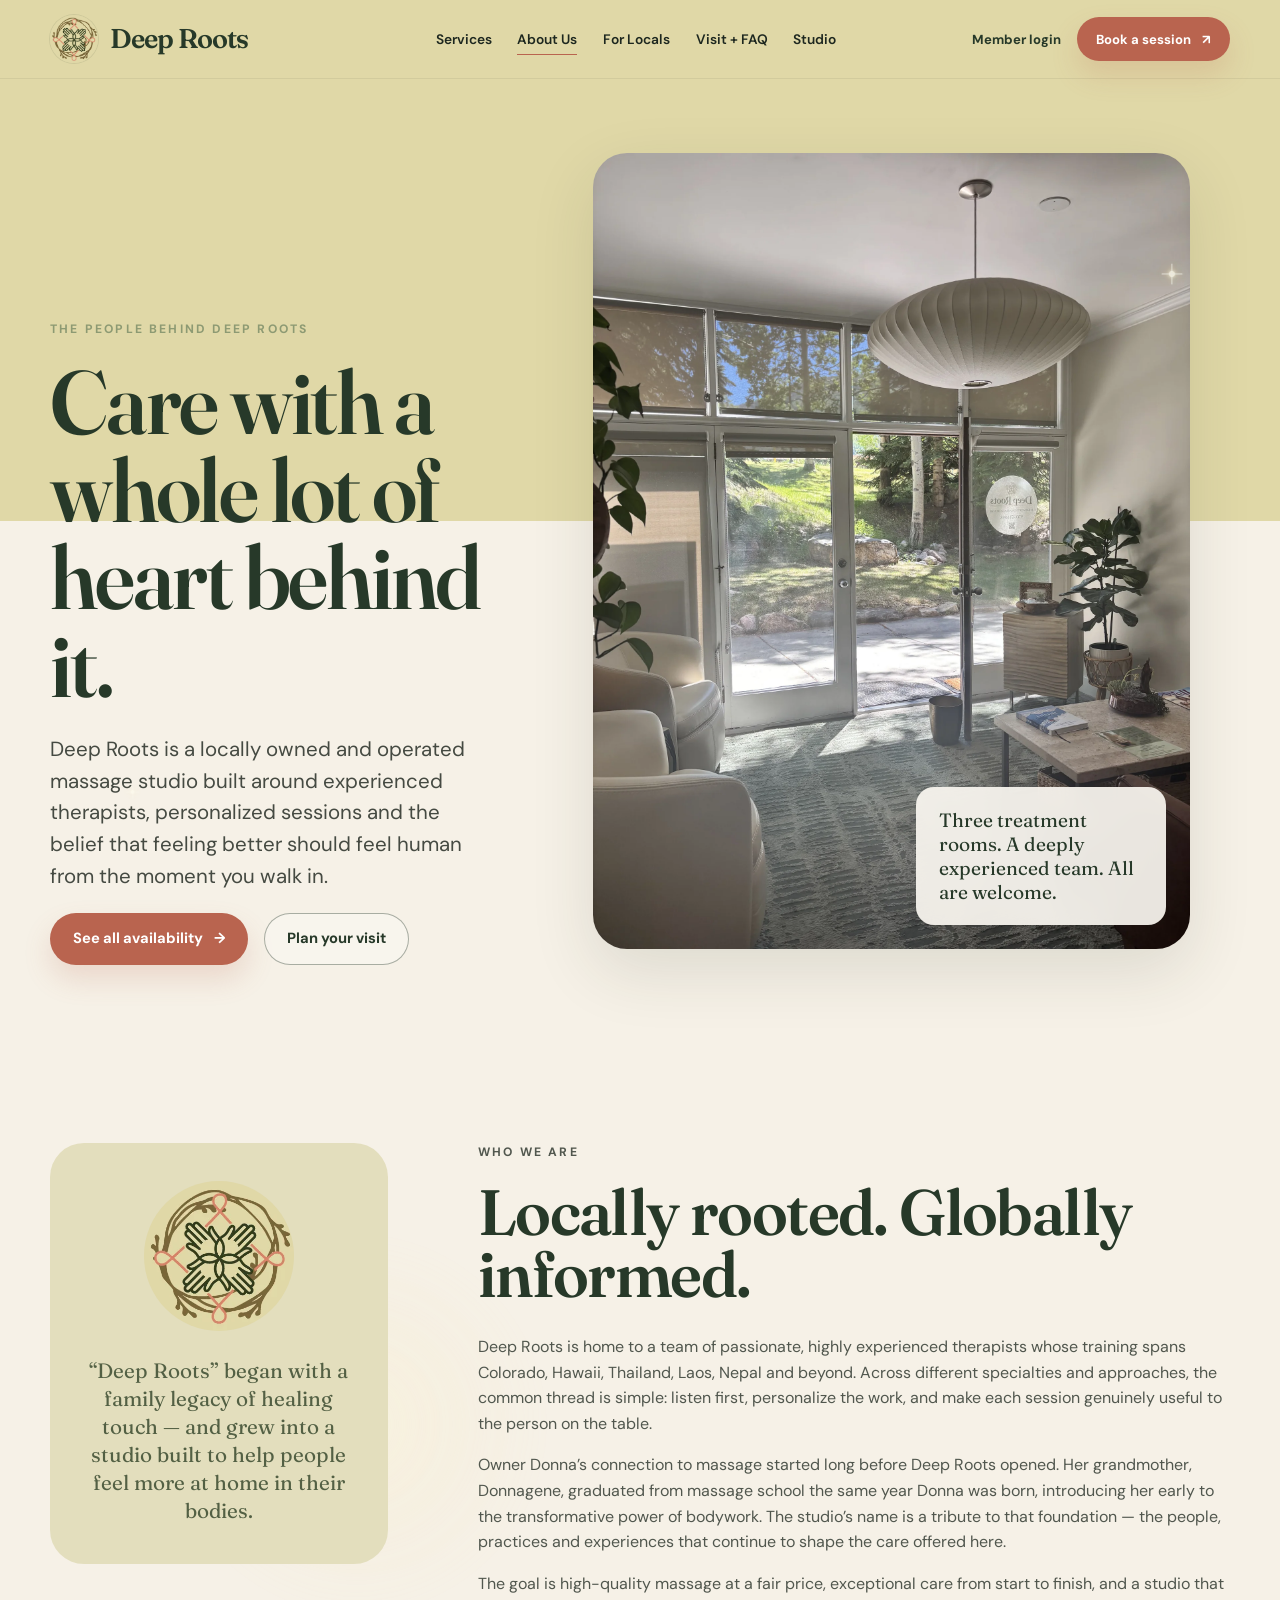
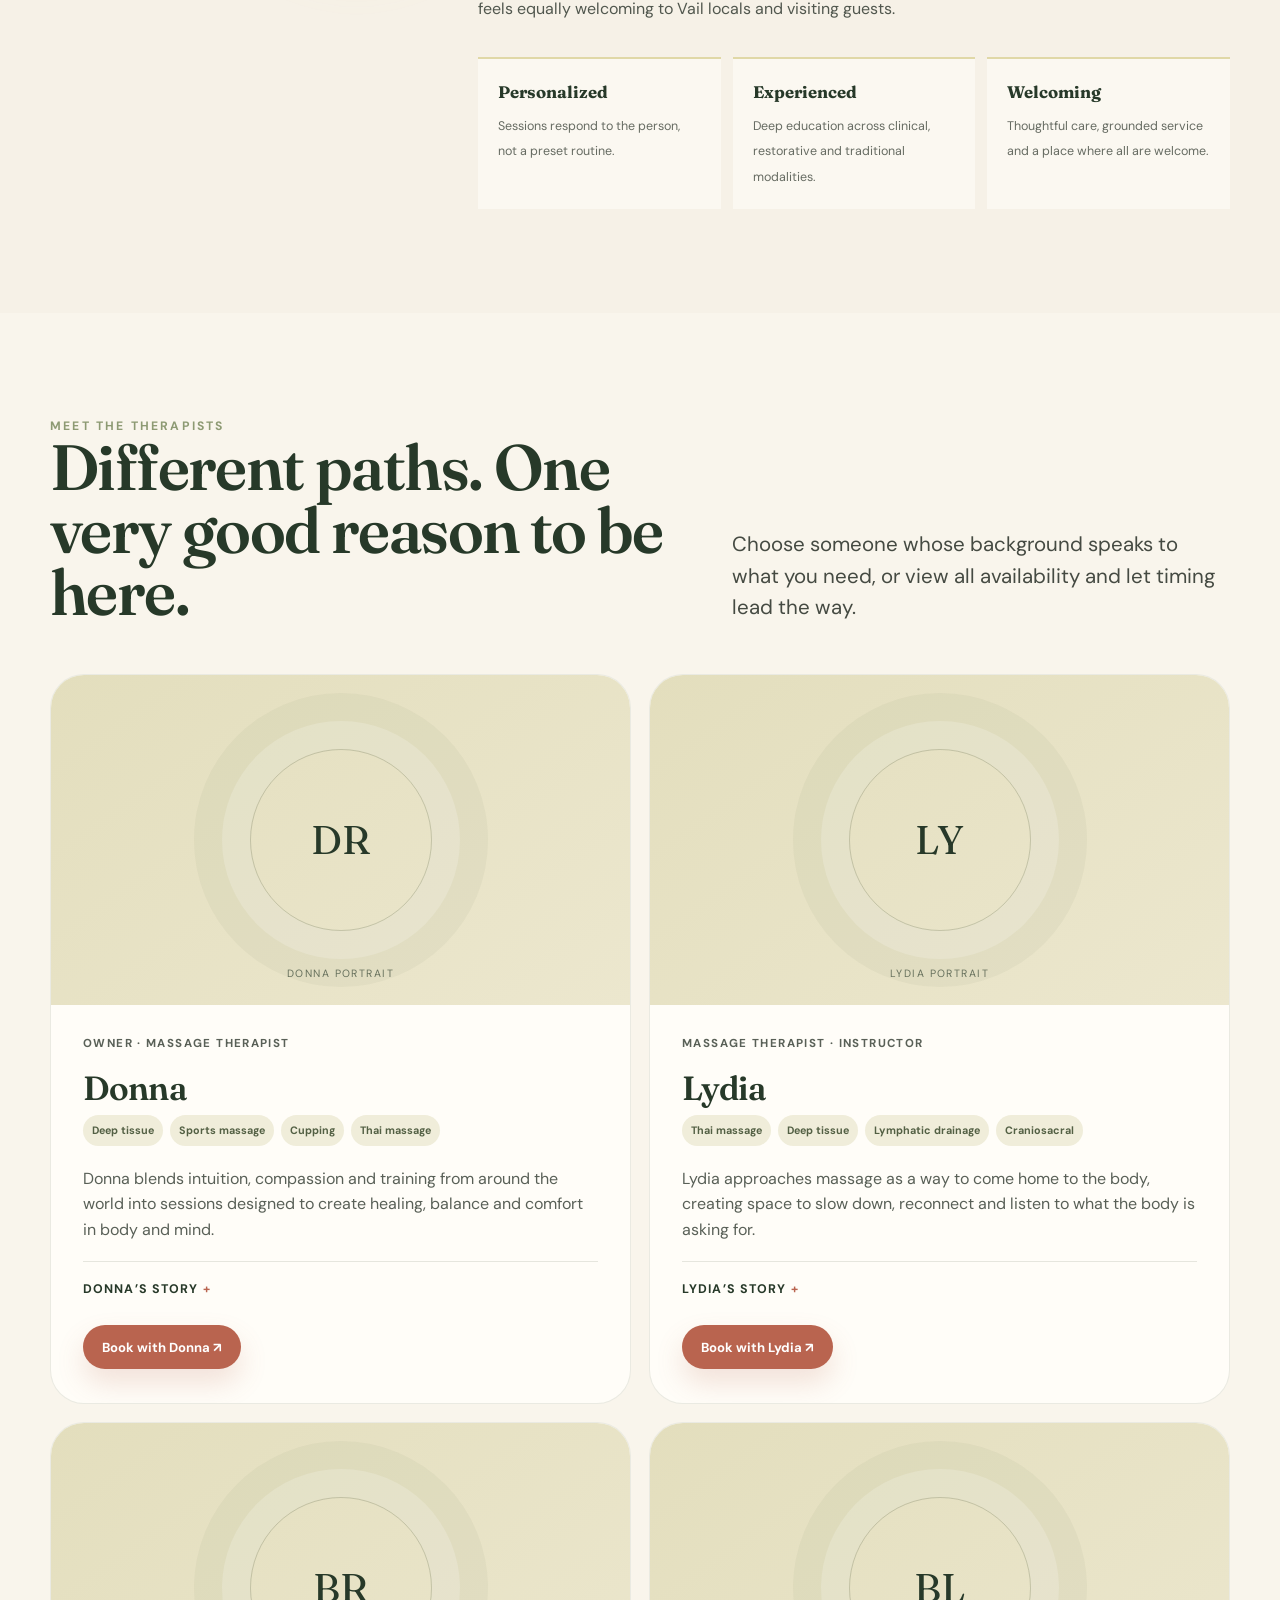
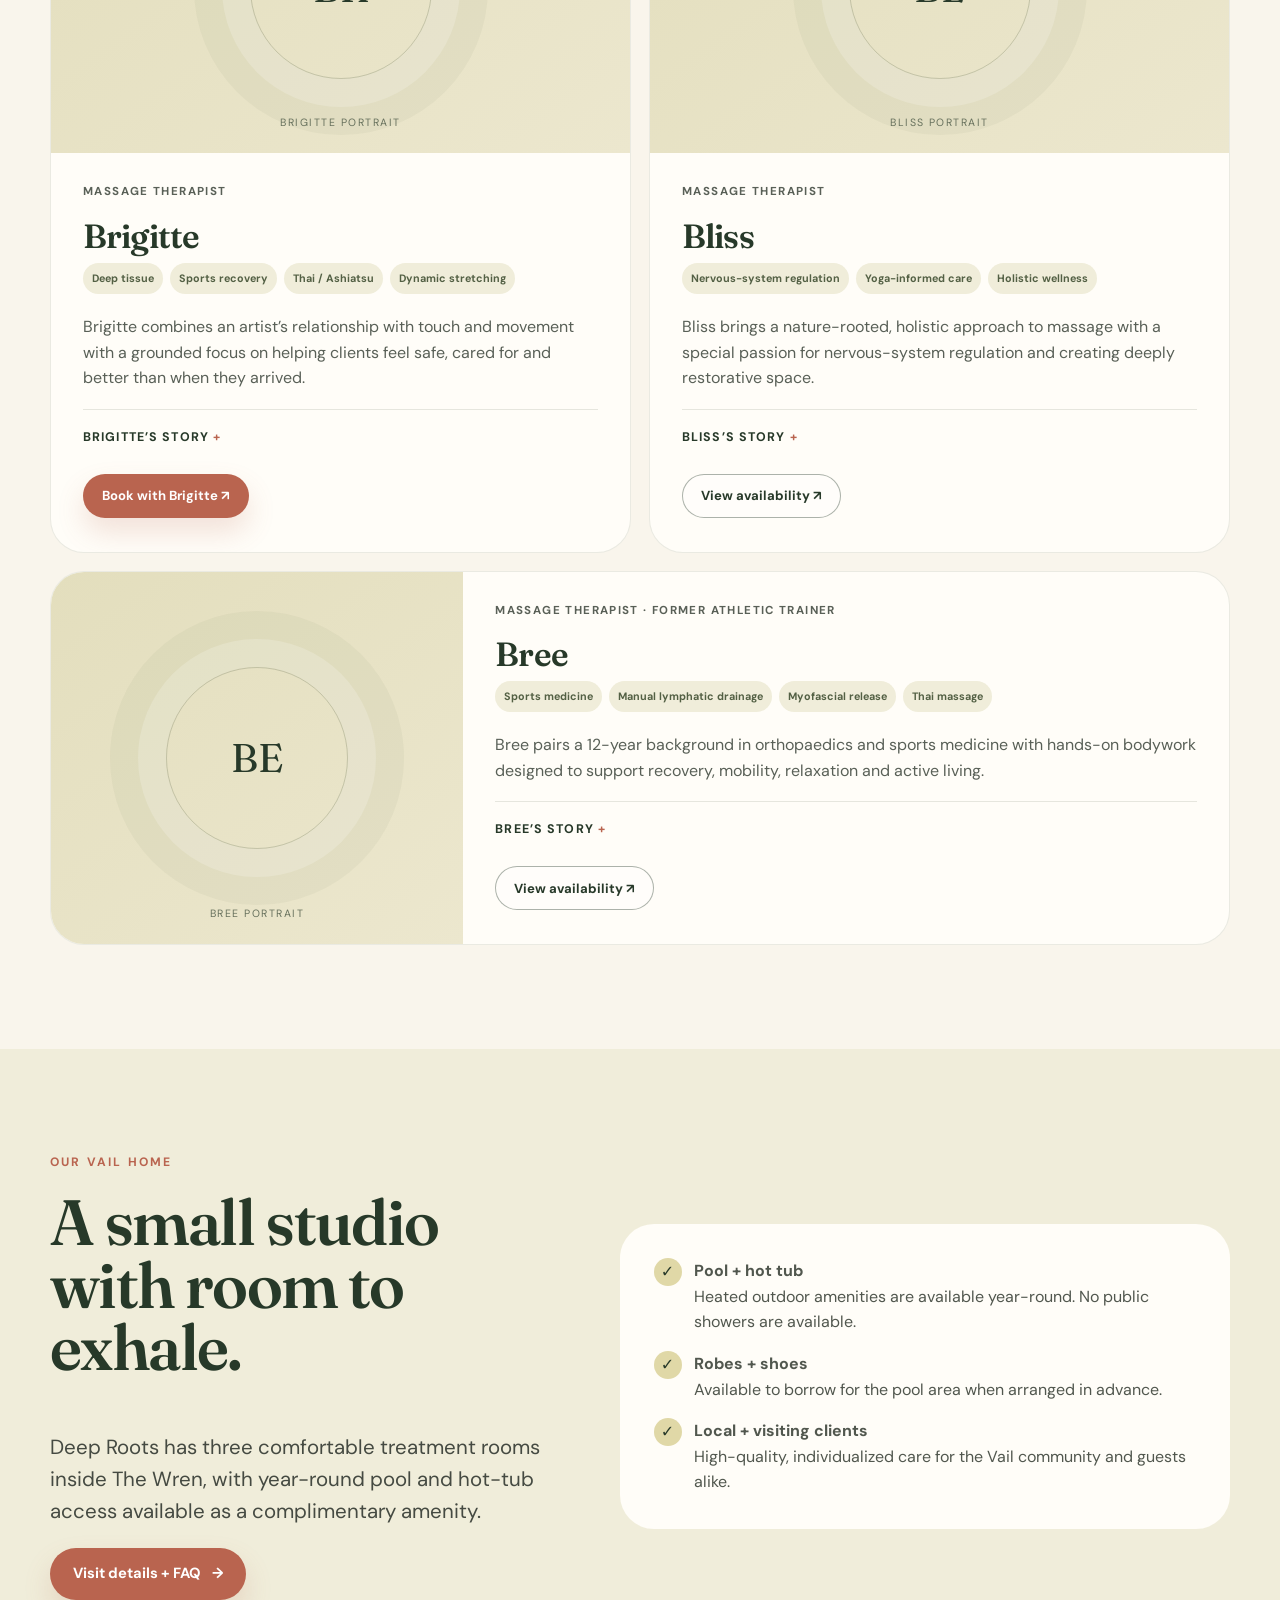
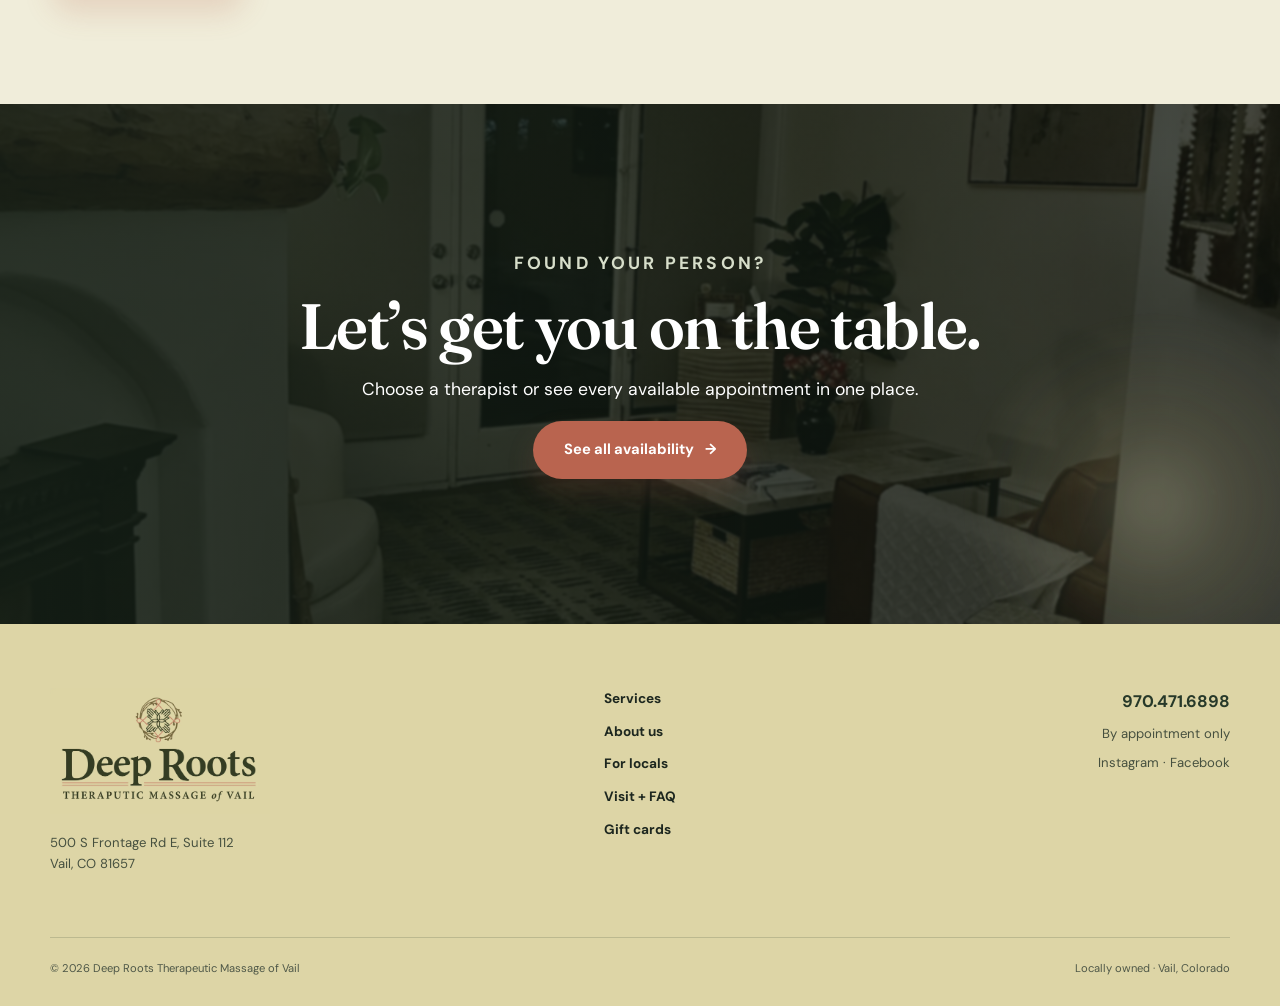
==== commit 1cf4d630: "Adjust nav capitalization" ====
--- a/about.html
+++ b/about.html
@@ -19,8 +19,8 @@
       <button class="menu-button" type="button" aria-expanded="false" aria-controls="primary-nav"><span></span><span></span><span></span><span class="sr-only">Open navigation</span></button>
       <nav class="primary-nav" id="primary-nav" aria-label="Primary navigation">
         <a href="index.html#services">Services</a>
-        <a class="nav-current" href="about.html">About us</a>
-        <a href="index.html#locals">For locals</a>
+        <a class="nav-current" href="about.html">About Us</a>
+        <a href="index.html#locals">For Locals</a>
         <a href="index.html#visit">Visit + FAQ</a>
         <a href="index.html#studio">Studio</a>
       </nav>
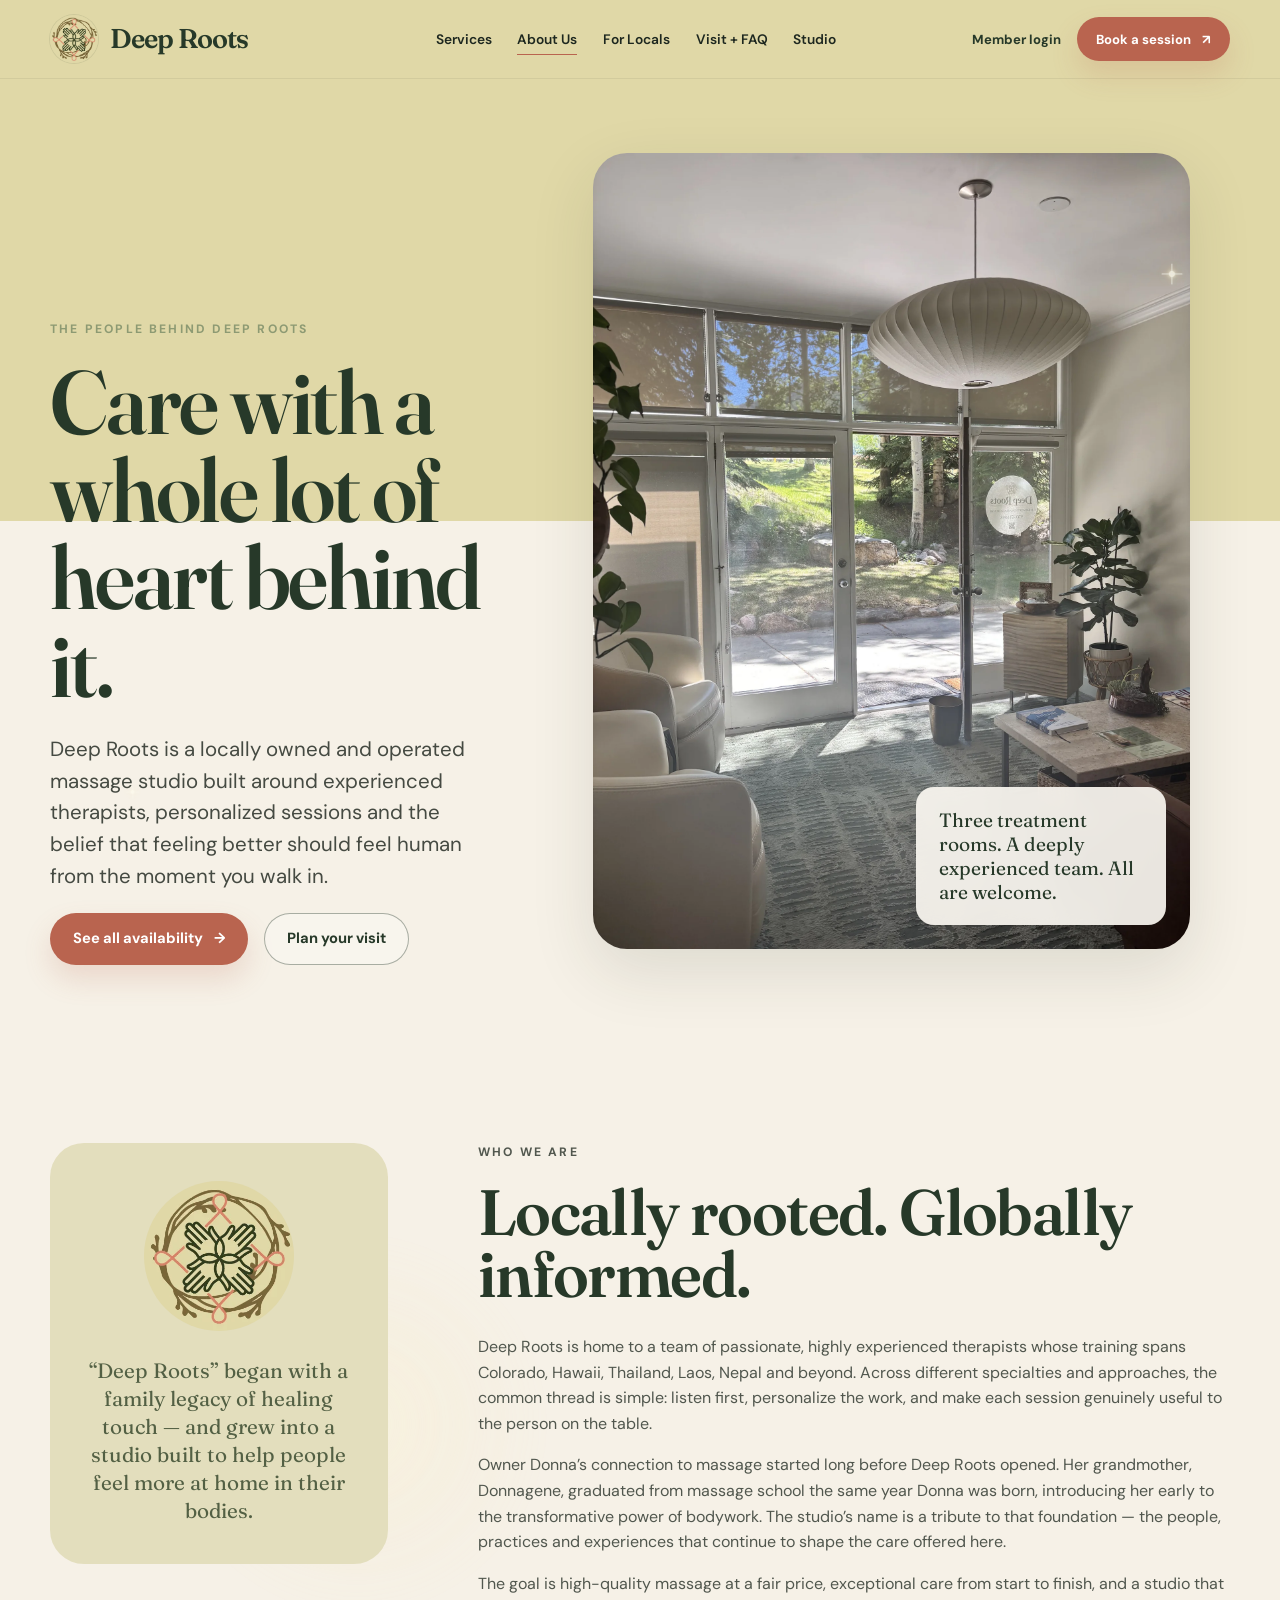
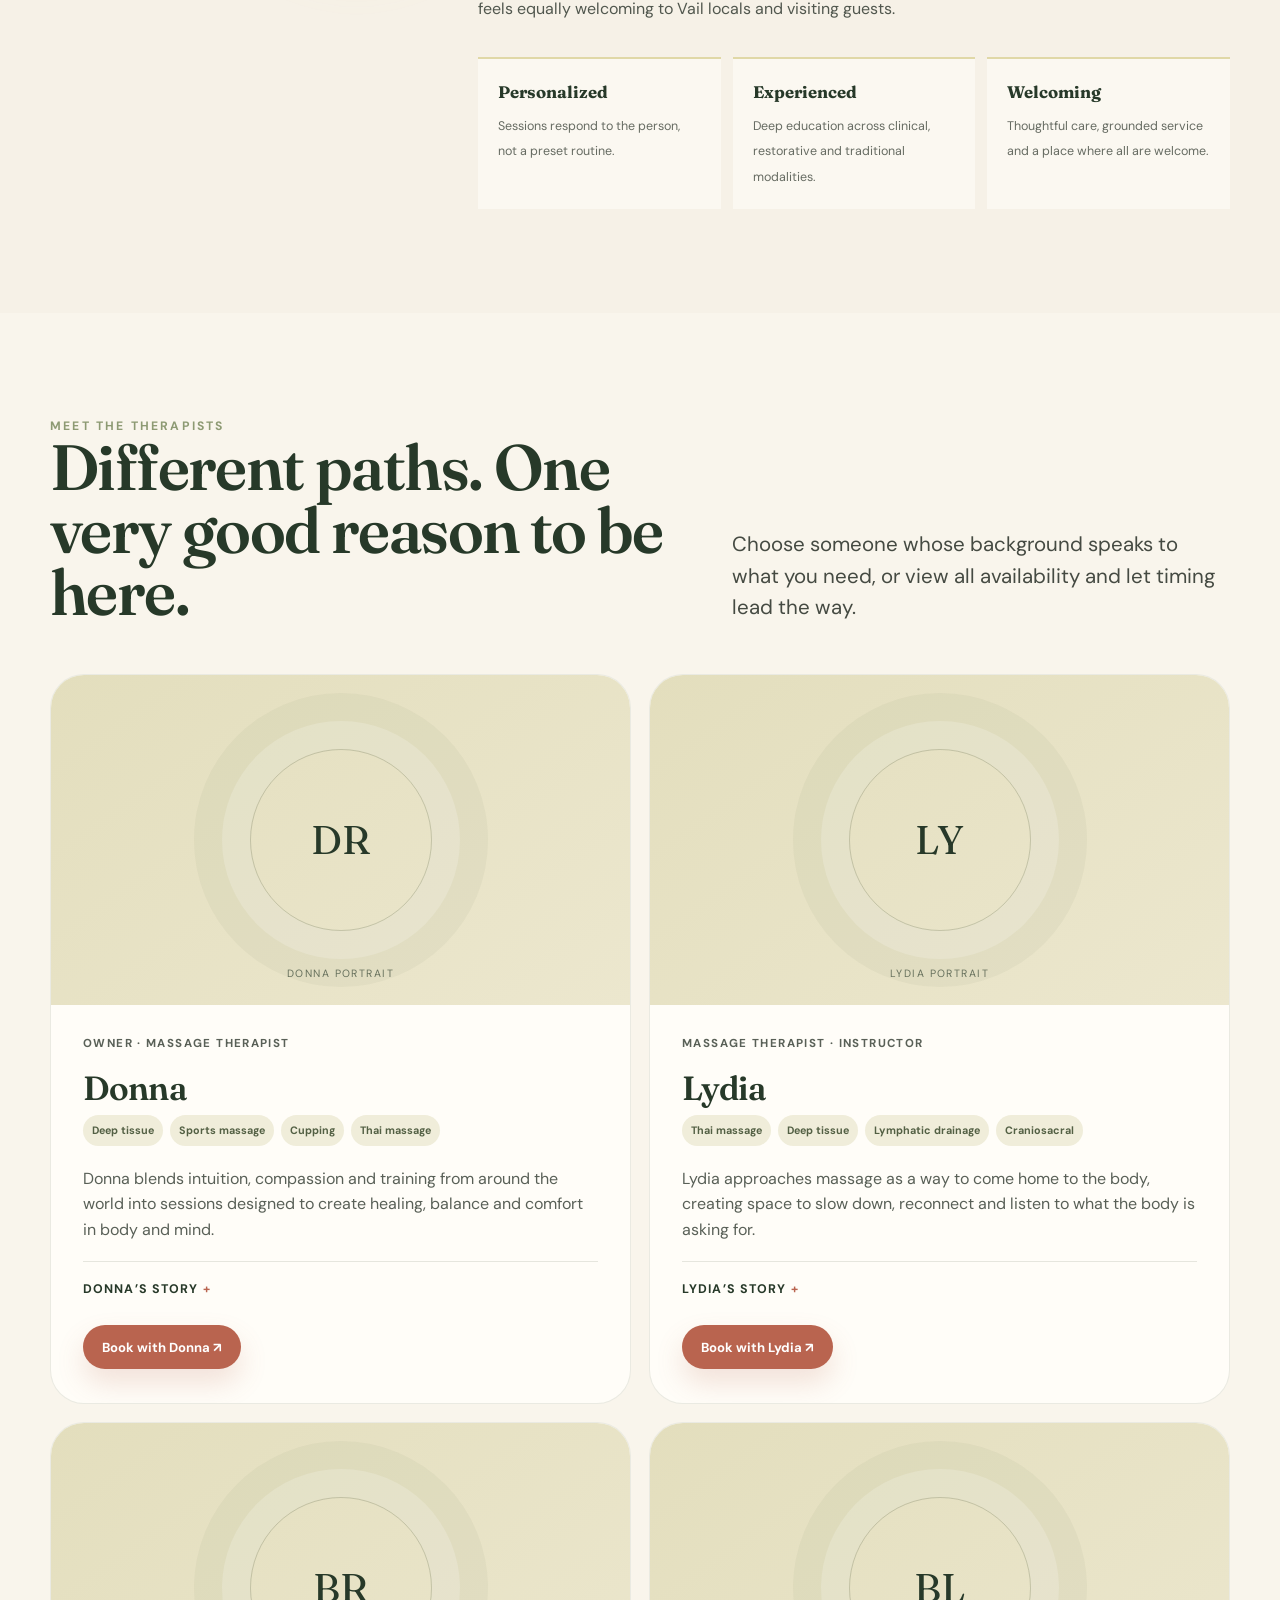
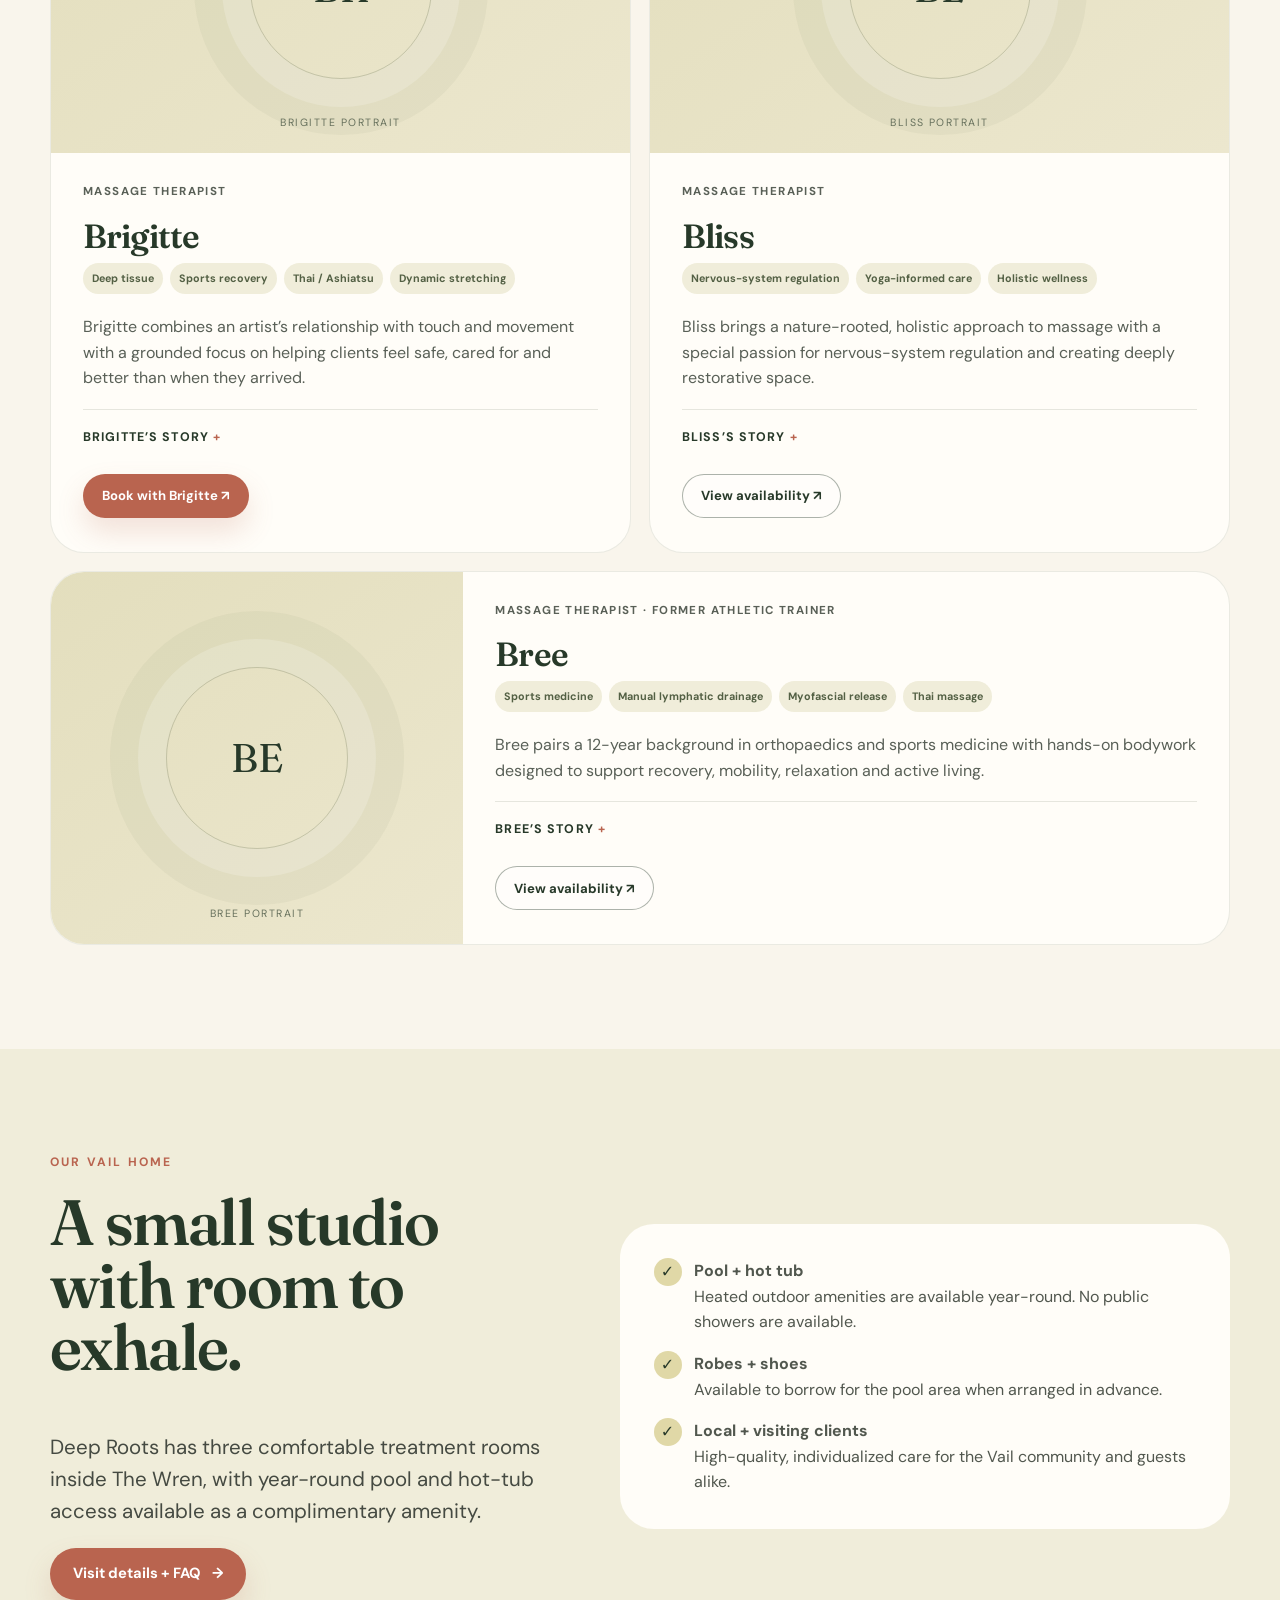
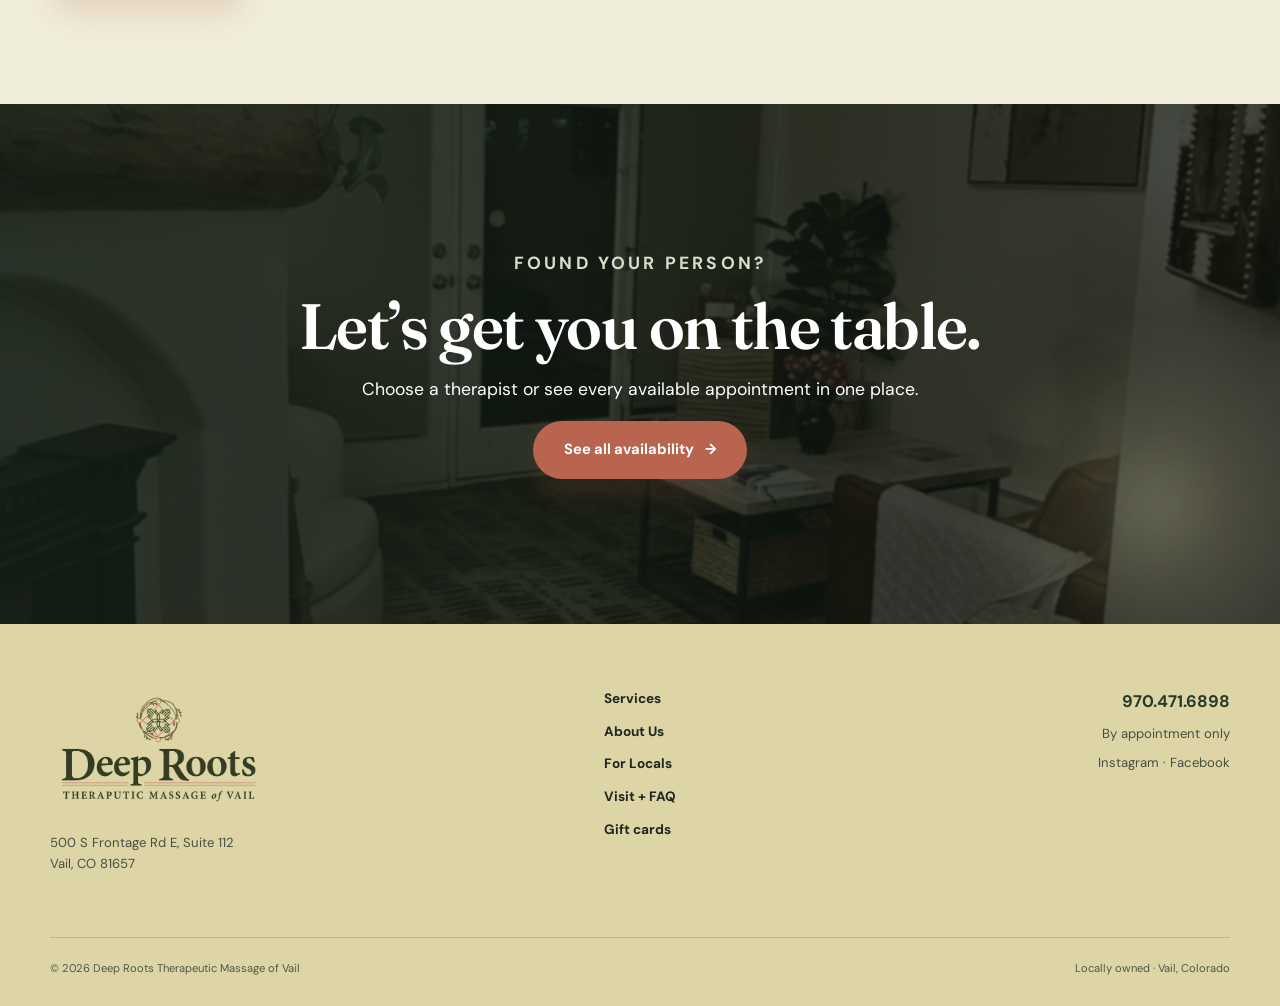
==== commit 9d994670: "Adjust nav capitalization" ====
--- a/about.html
+++ b/about.html
@@ -166,7 +166,7 @@
   <footer class="site-footer">
     <div class="shell footer-grid">
       <div class="footer-brand"><img src="assets/dr-logo.webp" alt="Deep Roots Therapeutic Massage of Vail" /><p>500 S Frontage Rd E, Suite 112<br>Vail, CO 81657</p></div>
-      <div class="footer-links"><a href="index.html#services">Services</a><a href="about.html">About us</a><a href="index.html#locals">For locals</a><a href="index.html#visit">Visit + FAQ</a><a href="https://clients.mangomint.com/gift-cards/182366" target="_blank" rel="noreferrer">Gift cards</a></div>
+      <div class="footer-links"><a href="index.html#services">Services</a><a href="about.html">About Us</a><a href="index.html#locals">For Locals</a><a href="index.html#visit">Visit + FAQ</a><a href="https://clients.mangomint.com/gift-cards/182366" target="_blank" rel="noreferrer">Gift cards</a></div>
       <div class="footer-contact"><a href="tel:+19704716898">970.471.6898</a><span>By appointment only</span><div><a href="https://www.instagram.com/deeprootsvail/" target="_blank" rel="noreferrer">Instagram</a> · <a href="https://www.facebook.com/DeepRootsVail" target="_blank" rel="noreferrer">Facebook</a></div></div>
     </div>
     <div class="shell footer-bottom"><span>© <span id="year"></span> Deep Roots Therapeutic Massage of Vail</span><span>Locally owned · Vail, Colorado</span></div>
